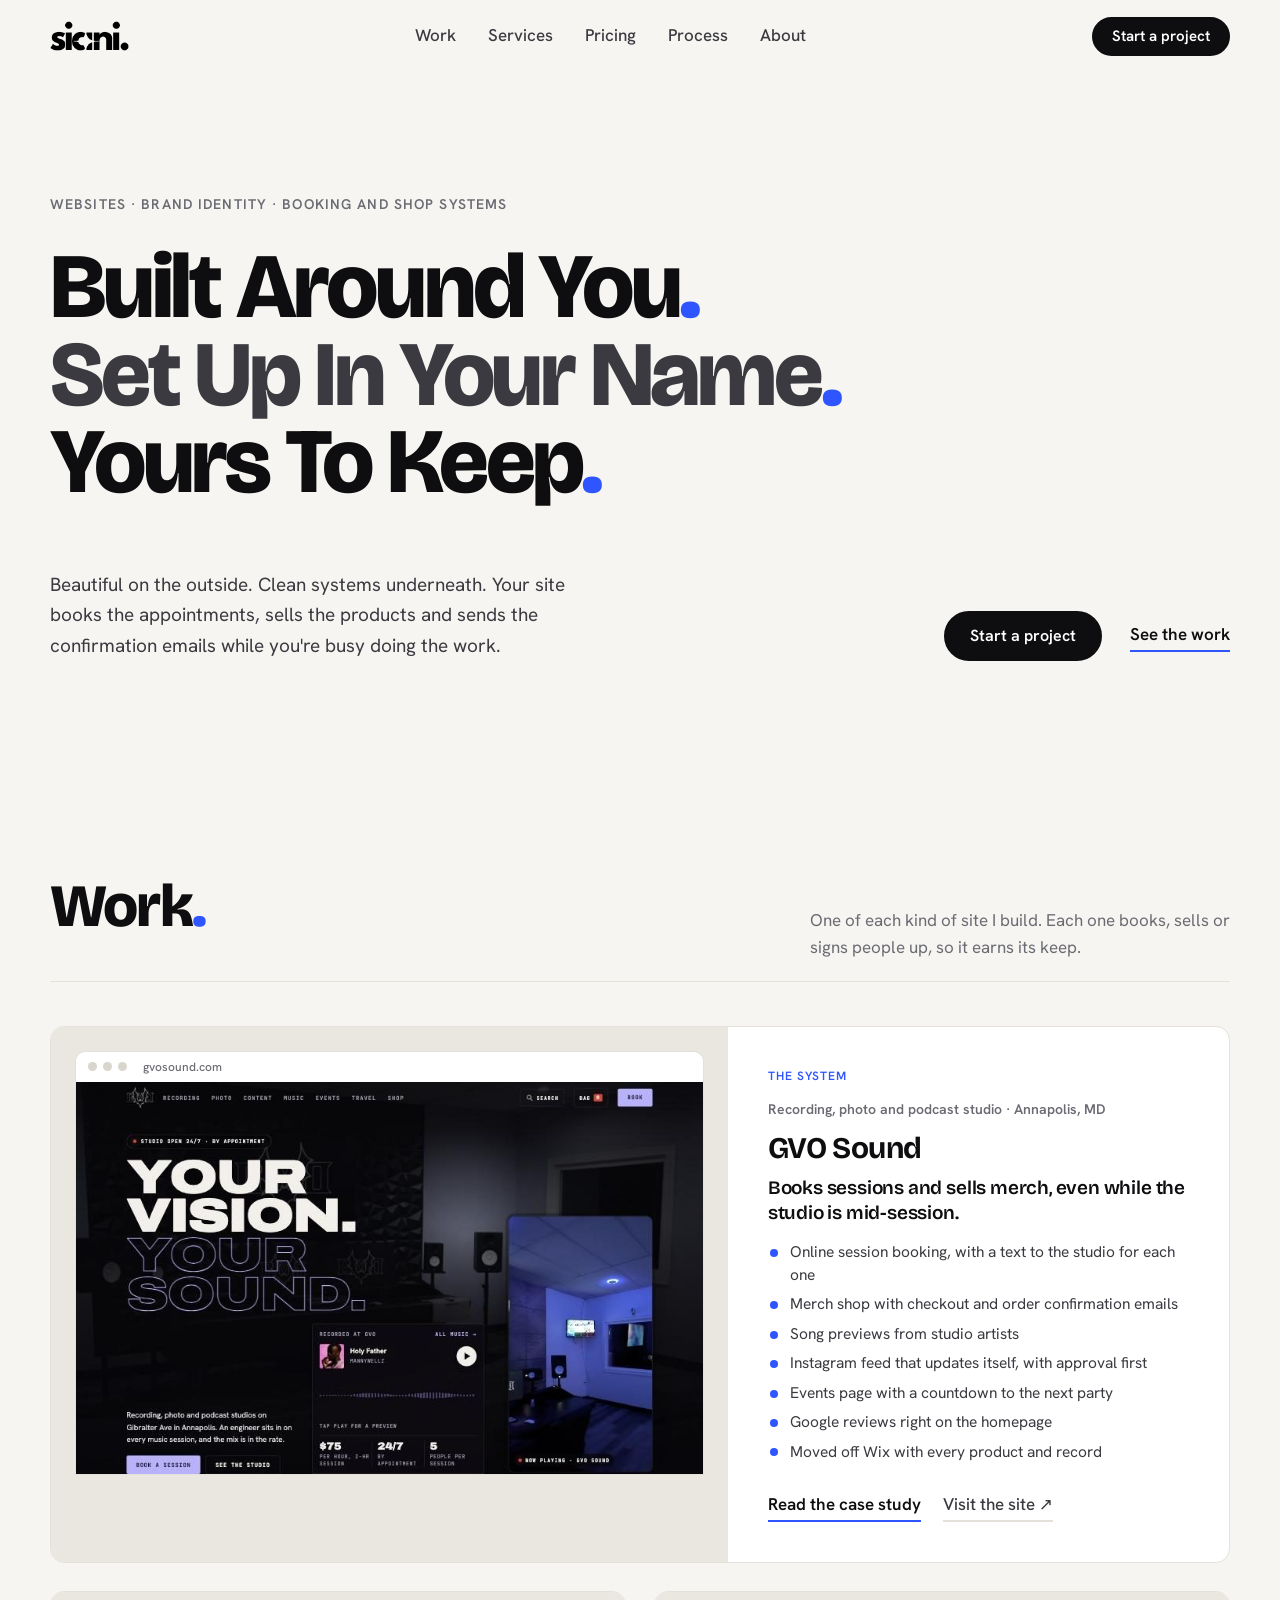
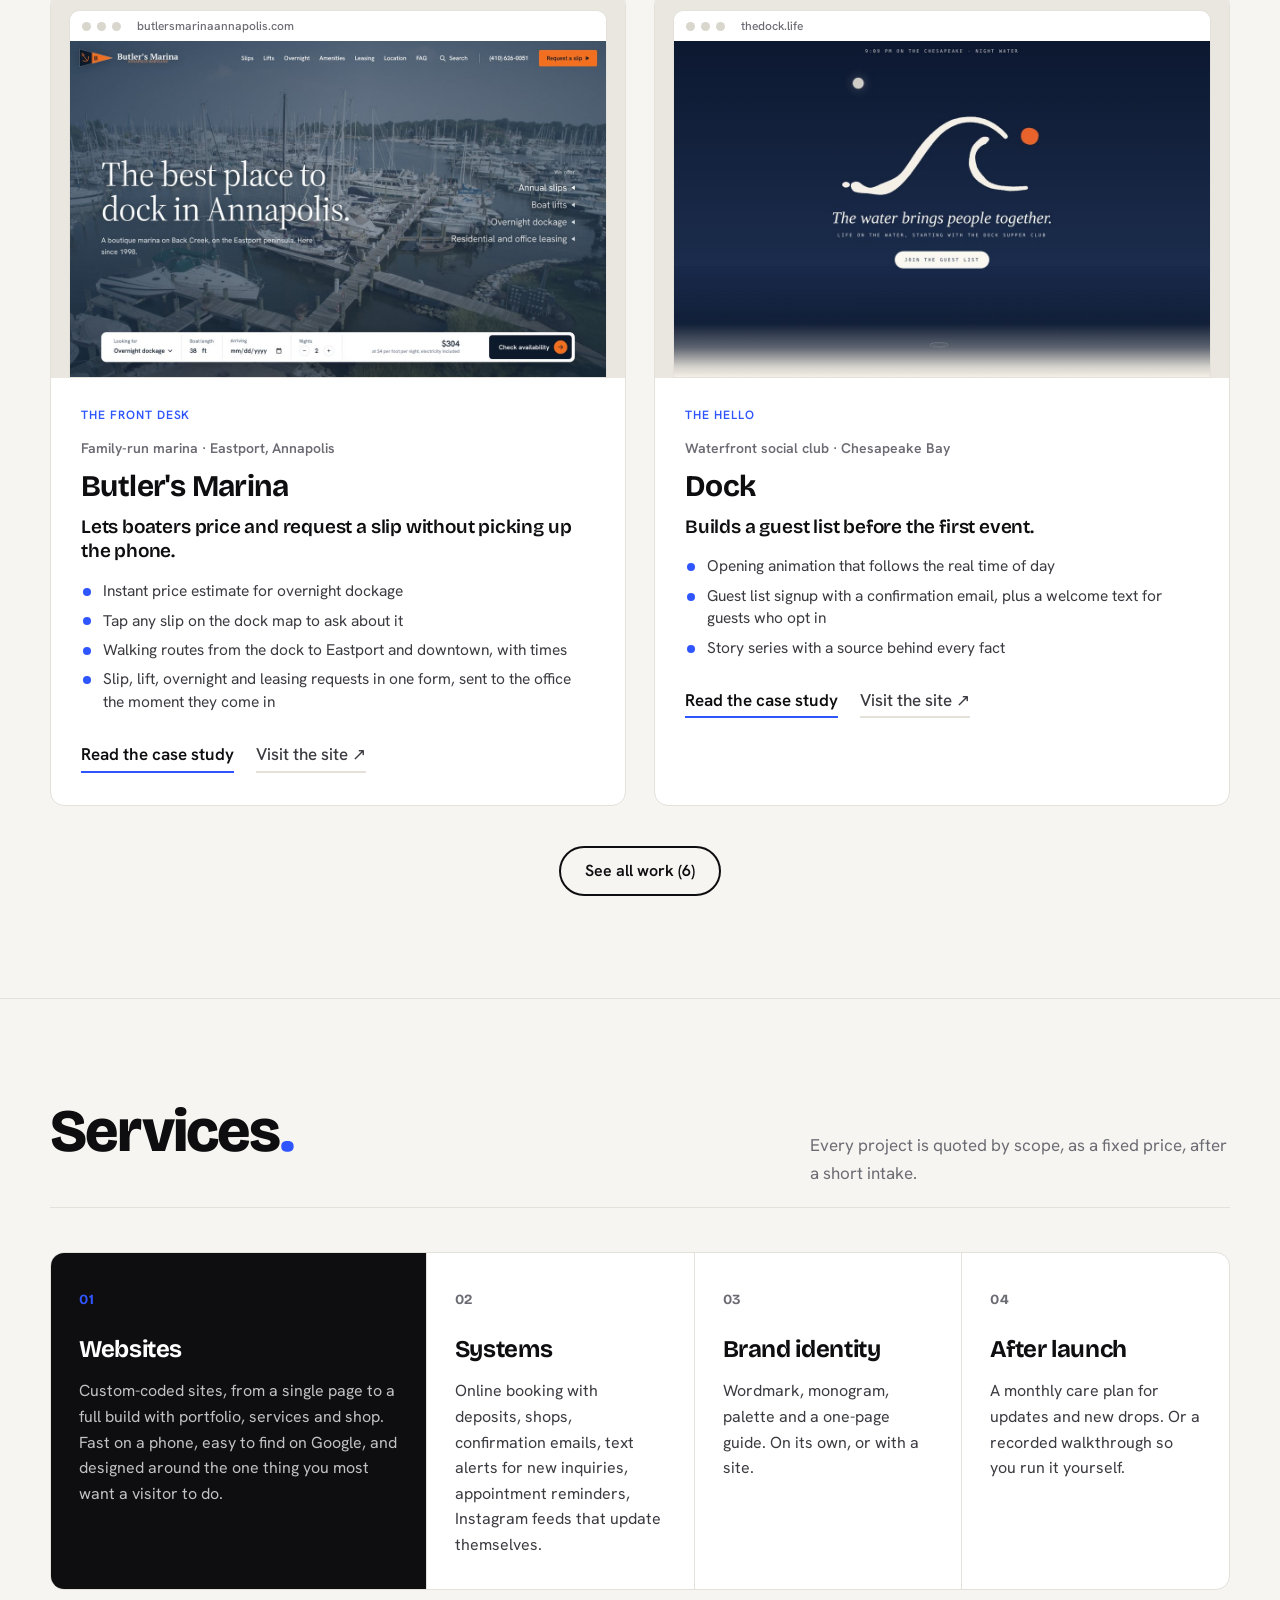
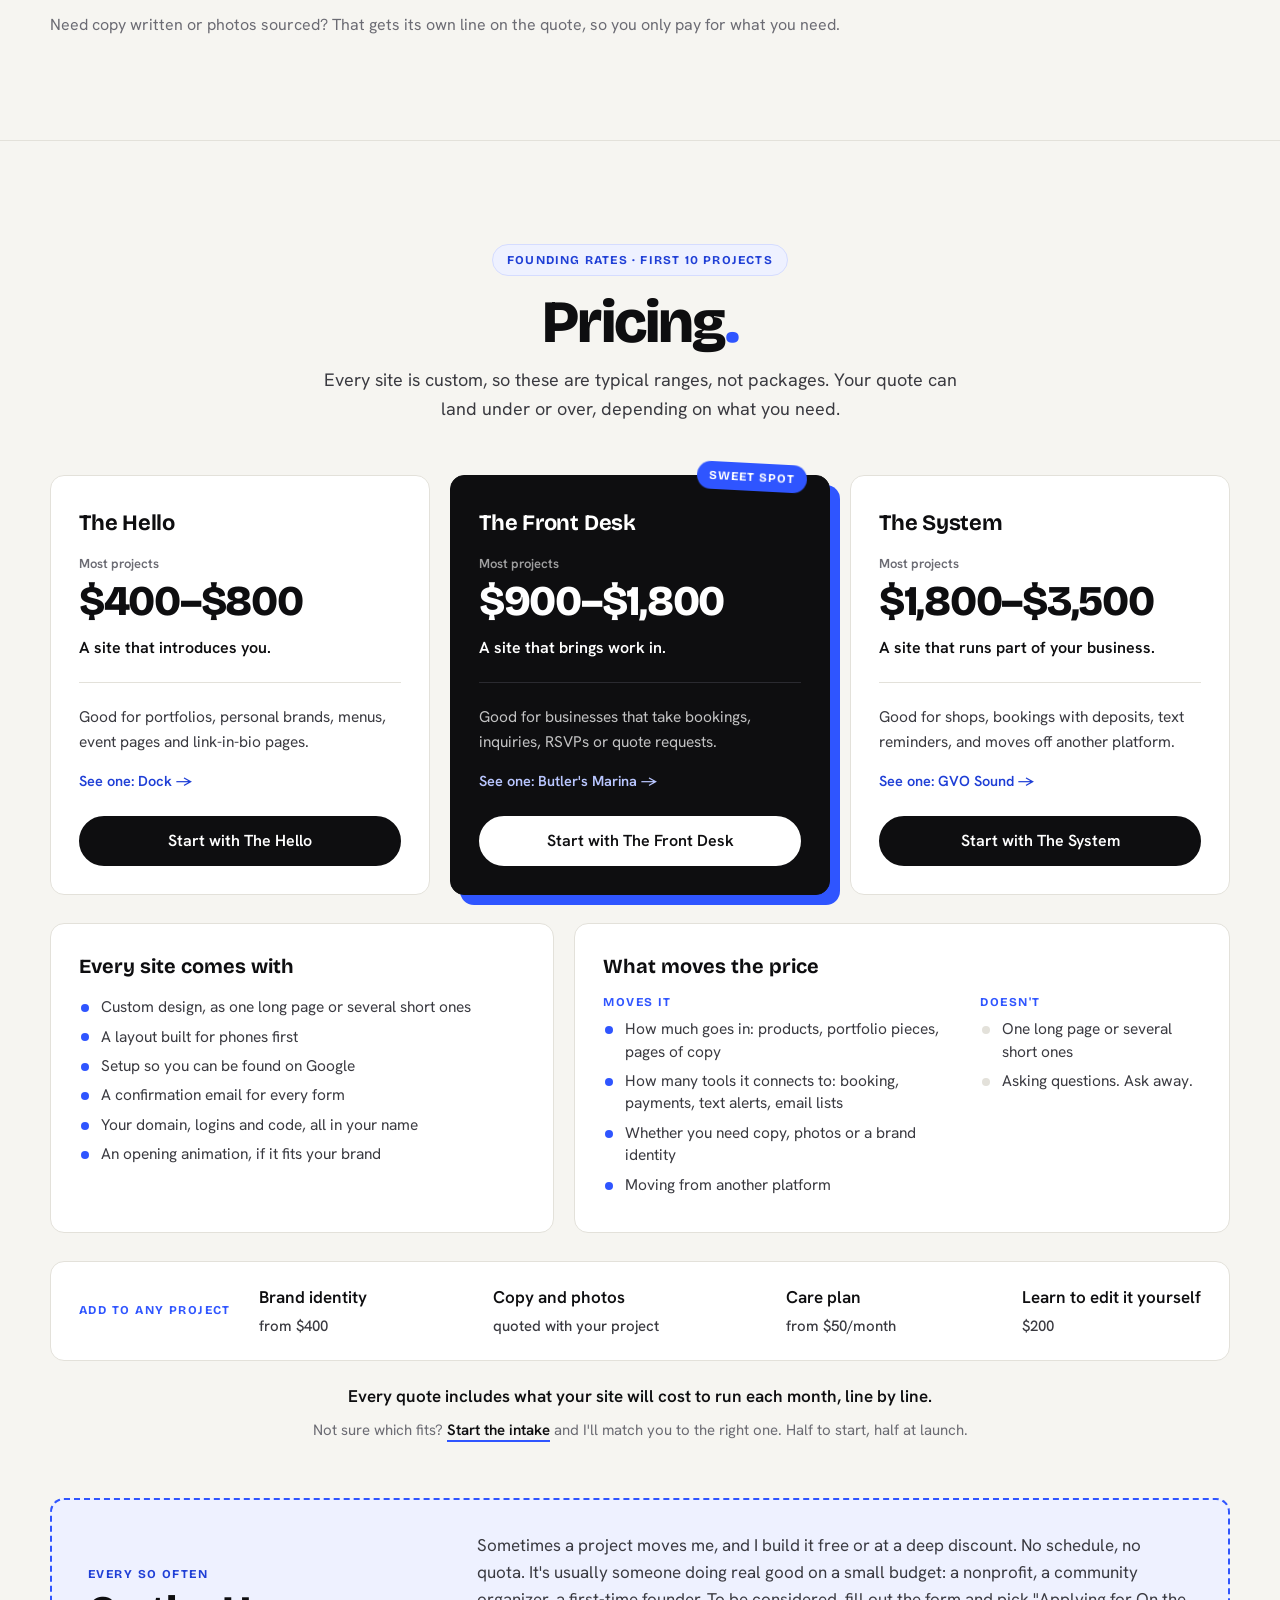
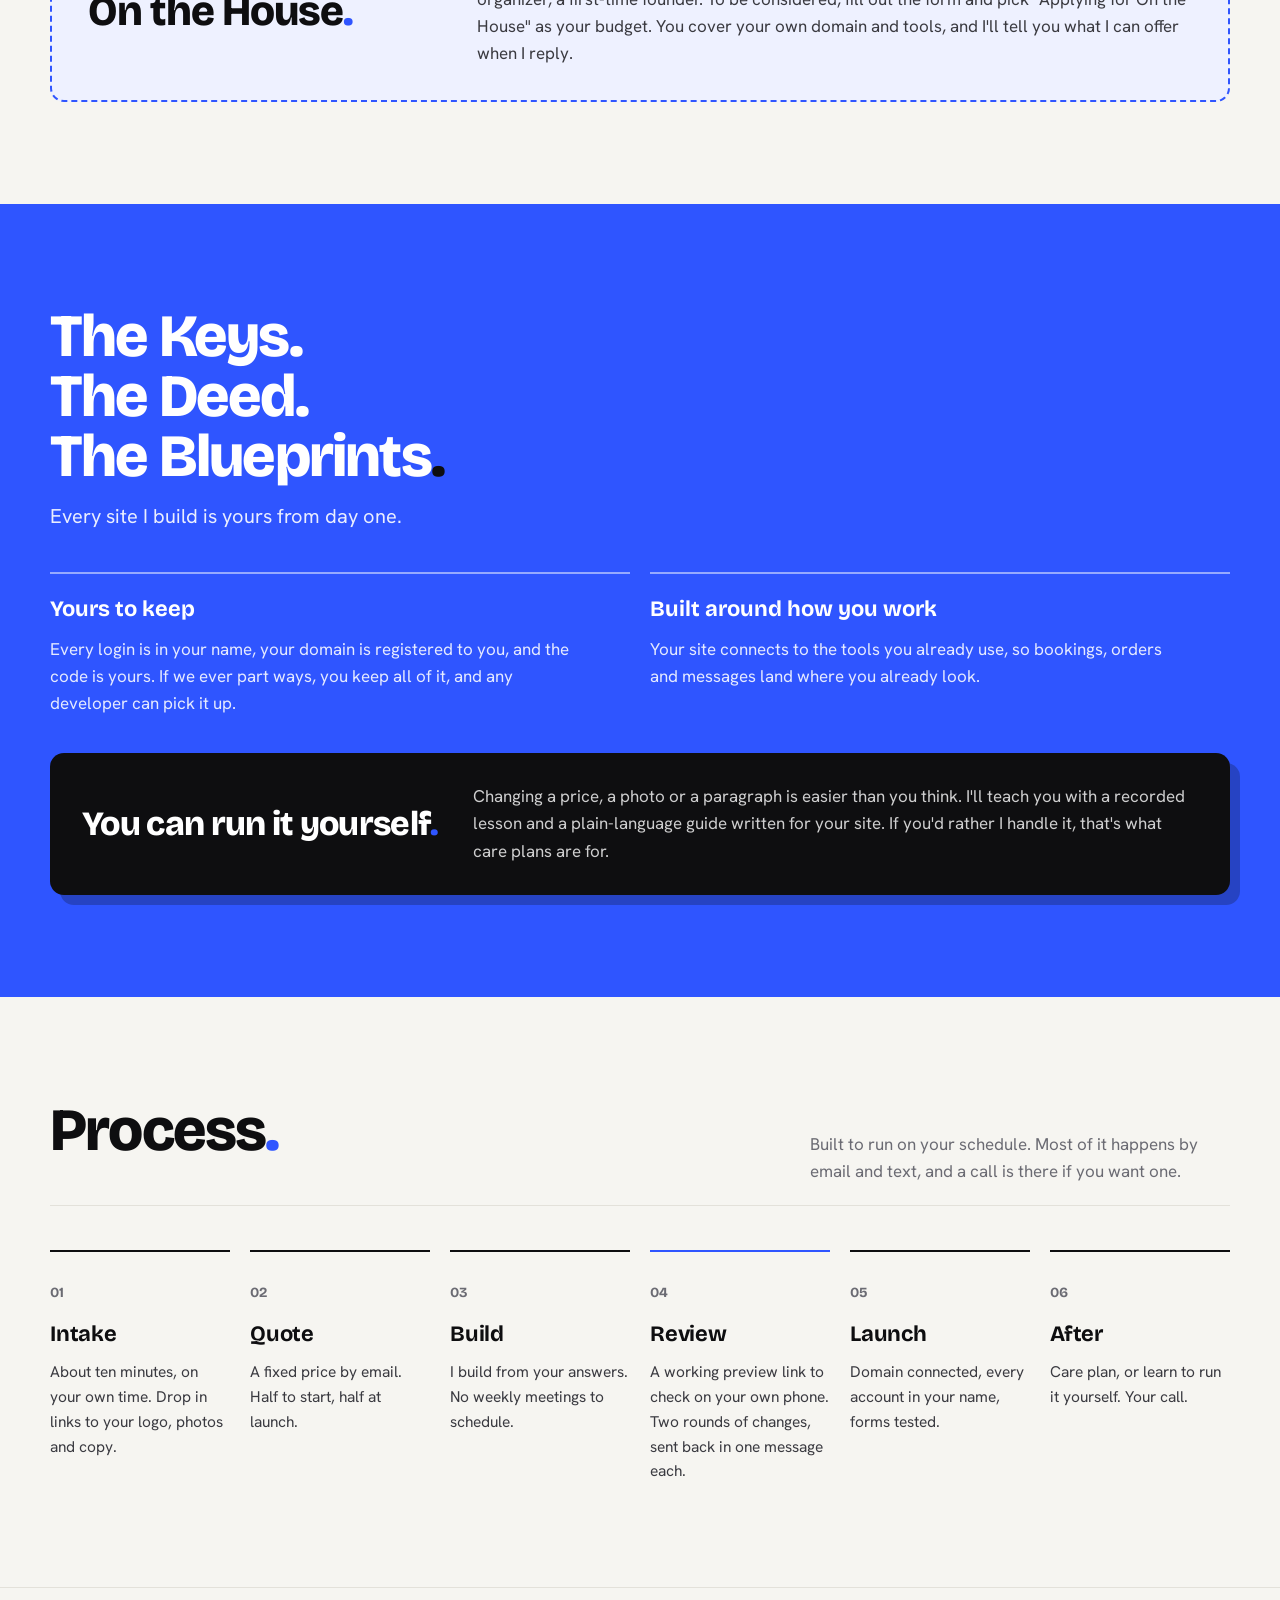
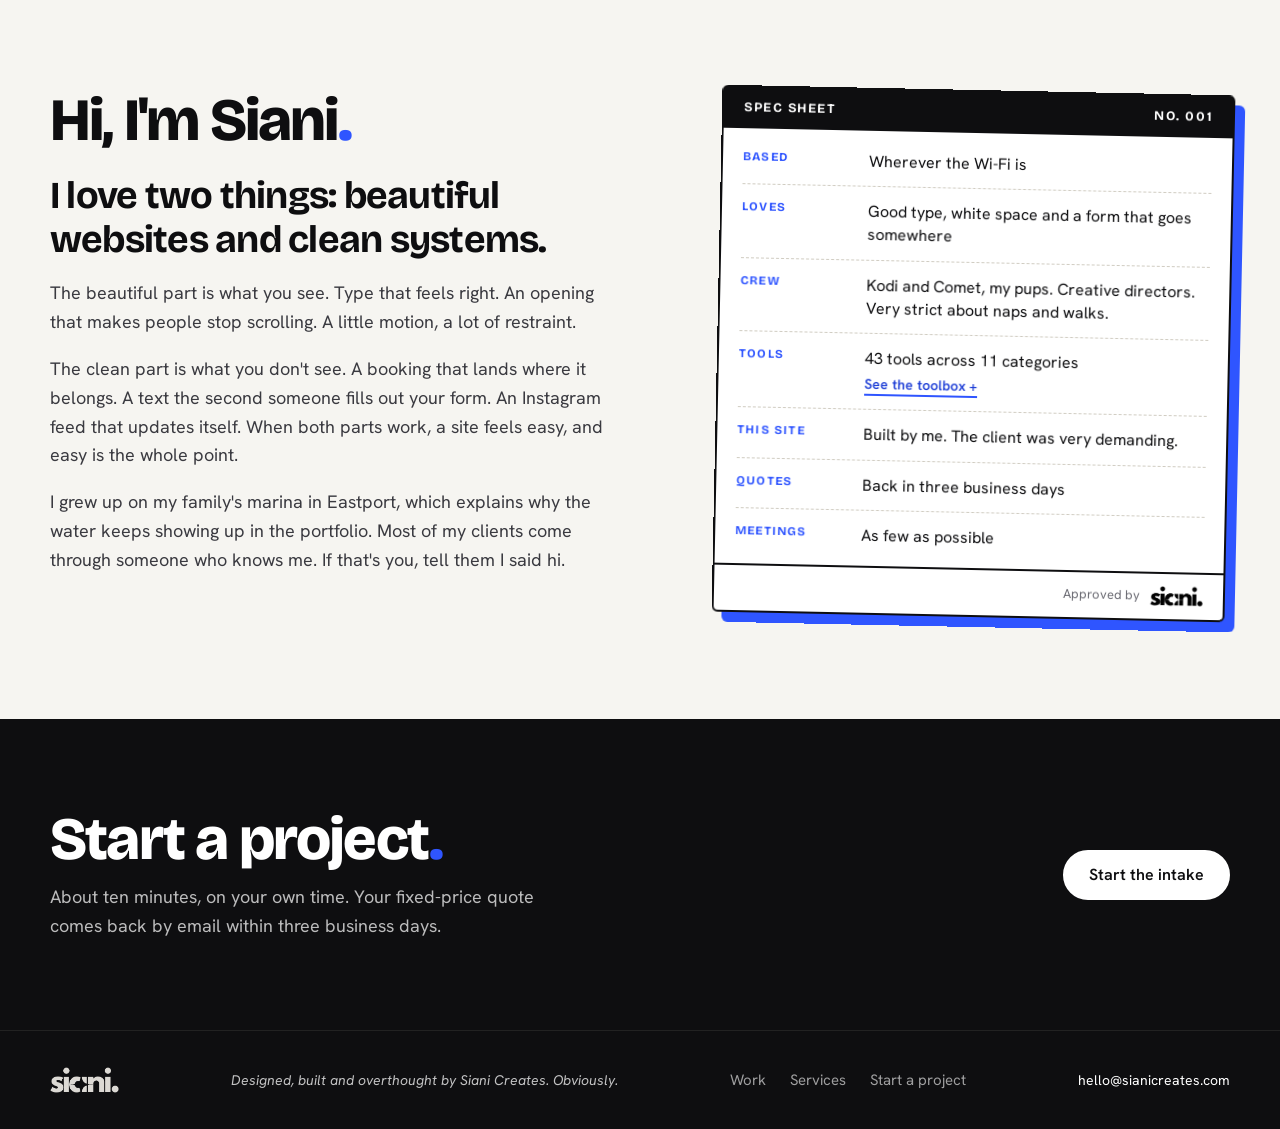
==== index.html @ 87636f16 "Butler's Marina is live: site link, updated case study, fresh screenshots Co-Authored-By: Claude Opu" ====
<!DOCTYPE html>
<html lang="en">
<head>
<meta charset="utf-8">
<meta name="viewport" content="width=device-width, initial-scale=1">
<title>Siani Creates | Custom websites, brand identity and booking systems</title>
<meta name="description" content="Siani Creates designs and builds custom websites, brand identities and booking, shop and form systems for small businesses and independent professionals. Every account is set up in your name.">
<meta property="og:type" content="website">
<meta property="og:site_name" content="Siani Creates">
<meta property="og:title" content="Siani Creates">
<meta property="og:description" content="Siani Creates designs and builds custom websites, brand identities and booking, shop and form systems for small businesses and independent professionals. Every account is set up in your name.">
<meta property="og:url" content="https://sianicreates.com/">
<meta property="og:image" content="https://sianicreates.com/assets/img/og.png">
<meta property="og:image:width" content="1200">
<meta property="og:image:height" content="630">
<meta property="og:image:alt" content="The Siani Creates S. mark">
<meta name="twitter:card" content="summary_large_image">
<meta name="twitter:image" content="https://sianicreates.com/assets/img/og.png">
<link rel="icon" href="favicon.ico" sizes="any">
<link rel="icon" type="image/png" sizes="32x32" href="assets/img/favicon-32.png">
<link rel="apple-touch-icon" href="assets/img/apple-touch-icon.png">
<link rel="preconnect" href="https://fonts.googleapis.com">
<link rel="preconnect" href="https://fonts.gstatic.com" crossorigin>
<link href="https://fonts.googleapis.com/css2?family=Bricolage+Grotesque:opsz,wght@12..96,500;12..96,700;12..96,800&family=Hanken+Grotesk:wght@400;500;600&display=swap" rel="stylesheet">
<link rel="stylesheet" href="styles.css?v=985a5df9">
</head>
<body>
<a class="skip" href="#main">Skip to content</a>

<header class="nav" id="top">
  <div class="wrap nav__in">
    <a class="nav__logo" href="#top" aria-label="Siani Creates, back to top"><img src="assets/img/siani-creates.png" alt="Siani Creates" width="96" height="36"></a>
    <nav class="nav__links" aria-label="Main">
      <a href="#work">Work</a>
      <a href="#services">Services</a>
      <a href="#pricing">Pricing</a>
      <a href="#process">Process</a>
      <a href="#about">About</a>
    </nav>
    <a class="btn btn--sm" href="start/">Start a project</a>
  </div>
</header>

<main id="main">

<section class="hero">
  <div class="wrap">
    <p class="eyebrow">Websites · Brand identity · Booking and shop systems</p>
    <h1 class="hero__title">
      <span class="line">Built Around You<i class="dot">.</i></span>
      <span class="line">Set Up In Your Name<i class="dot">.</i></span>
      <span class="line">Yours To Keep<i class="dot">.</i></span>
    </h1>
    <div class="hero__foot">
      <p class="hero__lede">Beautiful on the outside. Clean systems underneath. Your site books the appointments, sells the products and sends the confirmation emails while you're busy doing the work.</p>
      <div class="hero__ctas">
        <a class="btn" href="start/">Start a project</a>
        <a class="link" href="#work">See the work</a>
      </div>
    </div>
  </div>
</section>

<section class="work" id="work" aria-labelledby="work-h">
  <div class="wrap">
    <div class="sec-head">
      <h2 id="work-h">Work<i class="dot">.</i></h2>
      <p>One of each kind of site I build. Each one books, sells or signs people up, so it earns its keep.</p>
    </div>

    <div class="cards">
      <!-- work:featured:start -->
      <article class="card card--wide" data-type="the-system">
        <a class="card__shot" href="work/gvo/" tabindex="-1" aria-hidden="true">
          <span class="bar"><i></i><i></i><i></i><b>gvosound.com</b></span>
          <picture><source media="(max-width:760px)" srcset="assets/img/work/gvo-thumb.jpg" width="360" height="360"><img src="assets/img/work-gvo.jpg" alt="GVO Sound homepage: Your Vision. Your Sound." loading="lazy" width="1200" height="750"></picture>
        </a>
        <div class="card__body">
          <p class="card__type">The System</p>
          <p class="card__meta">Recording, photo and podcast studio · Annapolis, MD</p>
          <h3>GVO Sound</h3>
          <p class="card__lead">Books sessions and sells merch, even while the studio is mid-session.</p>
          <ul class="feats"><li>Online session booking, with a text to the studio for each one</li><li>Merch shop with checkout and order confirmation emails</li><li>Song previews from studio artists</li><li>Instagram feed that updates itself, with approval first</li><li>Events page with a countdown to the next party</li><li>Google reviews right on the homepage</li><li>Moved off Wix with every product and record</li></ul>
          <div class="card__links"><a class="link" href="work/gvo/">Read the case study</a><a class="link link--quiet" href="https://gvosound.com" target="_blank" rel="noopener">Visit the site ↗</a></div>
        </div>
      </article>

      <article class="card" data-type="the-front-desk">
        <a class="card__shot" href="work/butlers/" tabindex="-1" aria-hidden="true">
          <span class="bar"><i></i><i></i><i></i><b>butlersmarinaannapolis.com</b></span>
          <picture><source media="(max-width:760px)" srcset="assets/img/work/butlers-thumb.jpg" width="360" height="360"><img src="assets/img/work-butlers.jpg" alt="Butler&#x27;s Marina homepage: The best place to dock in Annapolis." loading="lazy" width="1200" height="750"></picture>
        </a>
        <div class="card__body">
          <p class="card__type">The Front Desk</p>
          <p class="card__meta">Family-run marina · Eastport, Annapolis</p>
          <h3>Butler&#x27;s Marina</h3>
          <p class="card__lead">Lets boaters price and request a slip without picking up the phone.</p>
          <ul class="feats"><li>Instant price estimate for overnight dockage</li><li>Tap any slip on the dock map to ask about it</li><li>Walking routes from the dock to Eastport and downtown, with times</li><li>Slip, lift, overnight and leasing requests in one form, sent to the office the moment they come in</li></ul>
          <div class="card__links"><a class="link" href="work/butlers/">Read the case study</a><a class="link link--quiet" href="https://butlersmarinaannapolis.com" target="_blank" rel="noopener">Visit the site ↗</a></div>
        </div>
      </article>

      <article class="card" data-type="the-hello">
        <a class="card__shot" href="work/dock/" tabindex="-1" aria-hidden="true">
          <span class="bar"><i></i><i></i><i></i><b>thedock.life</b></span>
          <picture><source media="(max-width:760px)" srcset="assets/img/work/dock-thumb.jpg" width="360" height="360"><img src="assets/img/work-dock.jpg" alt="Dock homepage: The water brings people together." loading="lazy" width="1200" height="750"></picture>
        </a>
        <div class="card__body">
          <p class="card__type">The Hello</p>
          <p class="card__meta">Waterfront social club · Chesapeake Bay</p>
          <h3>Dock</h3>
          <p class="card__lead">Builds a guest list before the first event.</p>
          <ul class="feats"><li>Opening animation that follows the real time of day</li><li>Guest list signup with a confirmation email, plus a welcome text for guests who opt in</li><li>Story series with a source behind every fact</li></ul>
          <div class="card__links"><a class="link" href="work/dock/">Read the case study</a><a class="link link--quiet" href="https://thedock.life" target="_blank" rel="noopener">Visit the site ↗</a></div>
        </div>
      </article>
      <!-- work:featured:end -->
    </div>
    <div class="work__more"><a class="btn btn--line work__all" href="work/">See all work (6)</a></div>
  </div>
</section>

<section class="services" id="services" aria-labelledby="svc-h">
  <div class="wrap">
    <div class="sec-head">
      <h2 id="svc-h">Services<i class="dot">.</i></h2>
      <p>Every project is quoted by scope, as a fixed price, after a short intake.</p>
    </div>
    <div class="svc" role="region" aria-label="Services, swipe or use arrow keys to see all four" tabindex="0">
      <div class="svc__item svc__item--lead">
        <span class="num">01</span>
        <h3>Websites</h3>
        <p>Custom-coded sites, from a single page to a full build with portfolio, services and shop. Fast on a phone, easy to find on Google, and designed around the one thing you most want a visitor to do.</p>
      </div>
      <div class="svc__item">
        <span class="num">02</span>
        <h3>Systems</h3>
        <p>Online booking with deposits, shops, confirmation emails, text alerts for new inquiries, appointment reminders, Instagram feeds that update themselves.</p>
      </div>
      <div class="svc__item">
        <span class="num">03</span>
        <h3>Brand identity</h3>
        <p>Wordmark, monogram, palette and a one-page guide. On its own, or with a site.</p>
      </div>
      <div class="svc__item">
        <span class="num">04</span>
        <h3>After launch</h3>
        <p>A monthly care plan for updates and new drops. Or a recorded walkthrough so you run it yourself.</p>
      </div>
    </div>
    <div class="swipe-dots" data-for="svc" aria-hidden="true"></div>
    <p class="svc__note">Need copy written or photos sourced? That gets its own line on the quote, so you only pay for what you need.</p>
  </div>
</section>

<section class="pricing" id="pricing" aria-labelledby="price-h">
  <div class="wrap">
    <div class="price-head">
      <p class="pill">Founding rates · first 10 projects</p>
      <h2 id="price-h">Pricing<i class="dot">.</i></h2>
      <p class="price-head__sub">Every site is custom, so these are typical ranges, not packages. Your quote can land under or over, depending on what you need.</p>
    </div>
    <div class="tiers">
      <article class="tier">
        <header class="tier__top">
          <h3>The Hello</h3>
          <p class="tier__label">Most projects</p><p class="tier__price">$400–$800</p>
          <p class="tier__line">A site that introduces you.</p>
        </header>
        <p class="tier__good">Good for portfolios, personal brands, menus, event pages and link-in-bio pages.</p>
        <a class="tier__ex" href="work/dock/">See one: Dock →</a>
        <a class="btn tier__cta" href="start/?tier=The%20Hello">Start with The Hello</a>
      </article>
      <article class="tier tier--feat"><span class="tier__flag">Sweet spot</span>
        <header class="tier__top">
          <h3>The Front Desk</h3>
          <p class="tier__label">Most projects</p><p class="tier__price">$900–$1,800</p>
          <p class="tier__line">A site that brings work in.</p>
        </header>
        <p class="tier__good">Good for businesses that take bookings, inquiries, RSVPs or quote requests.</p>
        <a class="tier__ex" href="work/butlers/">See one: Butler's Marina →</a>
        <a class="btn btn--light tier__cta" href="start/?tier=The%20Front%20Desk">Start with The Front Desk</a>
      </article>
      <article class="tier">
        <header class="tier__top">
          <h3>The System</h3>
          <p class="tier__label">Most projects</p><p class="tier__price">$1,800–$3,500</p>
          <p class="tier__line">A site that runs part of your business.</p>
        </header>
        <p class="tier__good">Good for shops, bookings with deposits, text reminders, and moves off another platform.</p>
        <a class="tier__ex" href="work/gvo/">See one: GVO Sound →</a>
        <a class="btn tier__cta" href="start/?tier=The%20System">Start with The System</a>
      </article>
    </div>

    <div class="price-info">
      <div class="baseline">
        <h3>Every site comes with</h3>
        <ul class="feats"><li>Custom design, as one long page or several short ones</li><li>A layout built for phones first</li><li>Setup so you can be found on Google</li><li>A confirmation email for every form</li><li>Your domain, logins and code, all in your name</li><li>An opening animation, if it fits your brand</li></ul>
      </div>
      <div class="moves">
        <h3>What moves the price</h3>
        <div class="moves__cols">
          <div><p class="moves__h">Moves it</p><ul class="feats"><li>How much goes in: products, portfolio pieces, pages of copy</li><li>How many tools it connects to: booking, payments, text alerts, email lists</li><li>Whether you need copy, photos or a brand identity</li><li>Moving from another platform</li></ul></div>
          <div><p class="moves__h">Doesn't</p><ul class="feats feats--muted"><li>One long page or several short ones</li><li>Asking questions. Ask away.</li></ul></div>
        </div>
      </div>
    </div>
    <div class="addons">
      <p class="addons__h">Add to any project</p>
      <div class="addons__row">
        <p><span>Brand identity</span><b>from $400</b></p>
        <p><span>Copy and photos</span><b>quoted with your project</b></p>
        <p><span>Care plan</span><b>from $50/month</b></p>
        <p><span>Learn to edit it yourself</span><b>$200</b></p>
      </div>
    </div>
    <p class="runcost">Every quote includes what your site will cost to run each month, line by line.</p>
    <p class="fine">Not sure which fits? <a href="start/?tier=Not%20sure%20yet">Start the intake</a> and I'll match you to the right one. Half to start, half at launch.</p>

    <div class="house">
      <div>
        <p class="house__tag">Every so often</p>
        <h3>On the House<i class="dot">.</i></h3>
      </div>
      <p>Sometimes a project moves me, and I build it free or at a deep discount. No schedule, no quota. It's usually someone doing real good on a small budget: a nonprofit, a community organizer, a first-time founder. To be considered, fill out the form and pick "Applying for On the House" as your budget. You cover your own domain and tools, and I'll tell you what I can offer when I reply.</p>
    </div>
  </div>
</section>

<section class="own" aria-labelledby="own-h">
  <div class="wrap">
    <div class="own__head">
      <h2 id="own-h"><span>The Keys.</span> <span>The Deed.</span> <span>The Blueprints<i class="dot">.</i></span></h2>
      <p>Every site I build is yours from day one.</p>
    </div>
    <div class="own__cols">
      <div><h3>Yours to keep</h3><p>Every login is in your name, your domain is registered to you, and the code is yours. If we ever part ways, you keep all of it, and any developer can pick it up.</p></div>
      <div><h3>Built around how you work</h3><p>Your site connects to the tools you already use, so bookings, orders and messages land where you already look.</p></div>
    </div>
    <div class="own__run">
      <h3>You can run it yourself<i class="dot">.</i></h3>
      <p>Changing a price, a photo or a paragraph is easier than you think. I'll teach you with a recorded lesson and a plain-language guide written for your site. If you'd rather I handle it, that's what care plans are for.</p>
    </div>
  </div>
</section>

<section class="process" id="process" aria-labelledby="proc-h">
  <div class="wrap">
    <div class="sec-head">
      <h2 id="proc-h">Process<i class="dot">.</i></h2>
      <p>Built to run on your schedule. Most of it happens by email and text, and a call is there if you want one.</p>
    </div>
    <ol class="steps">
      <li><span>01</span><h3>Intake</h3><p>About ten minutes, on your own time. Drop in links to your logo, photos and copy.</p></li>
      <li><span>02</span><h3>Quote</h3><p>A fixed price by email. Half to start, half at launch.</p></li>
      <li><span>03</span><h3>Build</h3><p>I build from your answers. No weekly meetings to schedule.</p></li>
      <li><span>04</span><h3>Review</h3><p>A working preview link to check on your own phone. Two rounds of changes, sent back in one message each.</p></li>
      <li><span>05</span><h3>Launch</h3><p>Domain connected, every account in your name, forms tested.</p></li>
      <li><span>06</span><h3>After</h3><p>Care plan, or learn to run it yourself. Your call.</p></li>
    </ol>
  </div>
</section>

<section class="about" id="about" aria-labelledby="about-h">
  <div class="wrap about__in">
    <div class="about__copy">
      <h2 id="about-h">Hi, I'm Siani<i class="dot">.</i></h2>
      <p class="about__big">I love two things: beautiful websites and clean systems.</p>
      <p>The beautiful part is what you see. Type that feels right. An opening that makes people stop scrolling. A little motion, a lot of restraint.</p>
      <p>The clean part is what you don't see. A booking that lands where it belongs. A text the second someone fills out your form. An Instagram feed that updates itself. When both parts work, a site feels easy, and easy is the whole point.</p>
      <p>I grew up on my family's marina in Eastport, which explains why the water keeps showing up in the portfolio. Most of my clients come through someone who knows me. If that's you, tell them I said hi.</p>
    </div>
    <div class="spec" aria-label="Spec sheet">
      <div class="spec__head"><span>Spec sheet</span><span>No. 001</span></div>
      <dl>
        <div><dt>Based</dt><dd>Wherever the Wi-Fi is</dd></div>
        <div><dt>Loves</dt><dd>Good type, white space and a form that goes somewhere</dd></div>
        <div><dt>Crew</dt><dd>Kodi and Comet, my pups. Creative directors. Very strict about naps and walks.</dd></div>
        <div><dt>Tools</dt><dd class="toolbox"><details class="toolbox__all"><summary><span>43 tools across 11 categories</span><em>See the toolbox</em></summary><div class="toolbox__groups"><details><summary><span>Build and hosting</span><b>5</b></summary><ul><li>GitHub</li><li>Cloudflare Pages</li><li>Cloudflare Workers</li><li>Webflow</li><li>Claude</li></ul></details><details><summary><span>Domains and email</span><b>5</b></summary><ul><li>Cloudflare DNS</li><li>Porkbun</li><li>Google Workspace</li><li>Cloudflare Email Routing</li><li>Resend</li></ul></details><details><summary><span>Booking and scheduling</span><b>4</b></summary><ul><li>Calendly</li><li>Acuity Scheduling</li><li>Cal.com</li><li>Square Appointments</li></ul></details><details><summary><span>Payments and shops</span><b>4</b></summary><ul><li>Square</li><li>Shopify</li><li>Stripe</li><li>PayPal</li></ul></details><details><summary><span>Forms and data</span><b>4</b></summary><ul><li>Airtable</li><li>Google Sheets</li><li>Typeform</li><li>Notion</li></ul></details><details><summary><span>Email marketing</span><b>4</b></summary><ul><li>Klaviyo</li><li>Mailchimp</li><li>Kit</li><li>Beehiiv</li></ul></details><details><summary><span>Texts and alerts</span><b>2</b></summary><ul><li>Twilio</li><li>Bird</li></ul></details><details><summary><span>Automation</span><b>3</b></summary><ul><li>Zapier</li><li>Make</li><li>Airtable Automations</li></ul></details><details><summary><span>Social and live content</span><b>6</b></summary><ul><li>Instagram</li><li>TikTok</li><li>YouTube</li><li>Spotify</li><li>Google reviews</li><li>NOAA tides and weather</li></ul></details><details><summary><span>Analytics and search</span><b>4</b></summary><ul><li>Google Analytics</li><li>Google Search Console</li><li>Google Business Profile</li><li>Cloudflare Web Analytics</li></ul></details><details><summary><span>Design</span><b>2</b></summary><ul><li>Canva</li><li>Figma</li></ul></details></div></details></dd></div>
        <div><dt>This site</dt><dd>Built by me. The client was very demanding.</dd></div>
        <div><dt>Quotes</dt><dd>Back in three business days</dd></div>
        <div><dt>Meetings</dt><dd>As few as possible</dd></div>
      </dl>
      <div class="spec__foot"><span>Approved by</span><img src="assets/img/siani-creates.png" alt="Siani Creates" width="64" height="24"></div>
    </div>
  </div>
</section>

<section class="start-band" id="start" aria-labelledby="start-h">
  <div class="wrap start-band__in">
    <div>
      <h2 id="start-h">Start a project<i class="dot">.</i></h2>
      <p>About ten minutes, on your own time. Your fixed-price quote comes back by email within three business days.</p>
    </div>
    <a class="btn btn--light" href="start/">Start the intake</a>
  </div>
</section>

</main>

<footer class="foot">
  <div class="wrap foot__in">
    <img src="assets/img/siani-creates.png" alt="Siani Creates" width="80" height="30">
    <p class="foot__credit">Designed, built and overthought by Siani Creates. Obviously.</p>
    <nav class="foot__links" aria-label="Footer"><a href="#work">Work</a><a href="#services">Services</a><a href="start/">Start a project</a></nav>
    <p class="foot__small"><a href="mailto:hello@sianicreates.com">hello@sianicreates.com</a></p>
  </div>
</footer>

<script src="script.js?v=985a5df9"></script>
</body>
</html>
---- styles.css ----
:root{
  --ink:#0E0E10;
  --ink-2:#3A3A40;
  --mute:#6B6B73;
  --paper:#F6F5F1;
  --card:#FFFFFF;
  --line:#E3E1DA;
  --blue:#2F55FF;
  --blue-ink:#1F3FD6;
  --display:"Bricolage Grotesque",system-ui,sans-serif;
  --body:"Hanken Grotesk",system-ui,sans-serif;
  --r:14px;
}
[hidden]{display:none!important}
*{box-sizing:border-box;margin:0;padding:0}
html{scroll-behavior:smooth;scroll-padding-top:84px}
@media (prefers-reduced-motion:reduce){html{scroll-behavior:auto}*{animation:none!important;transition:none!important}}
body{font-family:var(--body);font-size:17px;line-height:1.6;color:var(--ink);background:var(--paper);-webkit-font-smoothing:antialiased}
img{display:block;max-width:100%;height:auto}
a{color:inherit}
.wrap{width:min(1180px,100% - 48px);margin-inline:auto}
.skip{position:absolute;left:-999px;top:8px;background:var(--ink);color:#fff;padding:8px 14px;border-radius:8px;z-index:99}
.skip:focus{left:8px}
:focus-visible{outline:3px solid var(--blue);outline-offset:3px;border-radius:6px}
.dot{font-style:normal;color:var(--blue)}

/* buttons */
.btn{display:inline-flex;align-items:center;gap:8px;font:600 16px/1 var(--body);padding:15px 24px;border-radius:999px;border:2px solid var(--ink);background:var(--ink);color:#fff;text-decoration:none;cursor:pointer;transition:background .2s,border-color .2s,transform .2s}
.btn:hover{background:var(--blue);border-color:var(--blue);transform:translateY(-1px)}
.btn--sm{padding:10px 18px;font-size:15px}
.btn--light{background:#fff;color:var(--ink);border-color:#fff}
.btn--light:hover{background:var(--blue);border-color:var(--blue);color:#fff}
.btn--ghost{background:transparent;color:#fff;border-color:rgba(255,255,255,.35)}
.btn--ghost:hover{background:rgba(255,255,255,.08);border-color:#fff}
.link{font-weight:600;text-decoration:none;border-bottom:2px solid var(--blue);padding-bottom:2px;transition:color .2s}
.link:hover{color:var(--blue)}

/* nav */
.nav{position:sticky;top:0;z-index:20;background:rgba(246,245,241,.86);backdrop-filter:blur(12px);-webkit-backdrop-filter:blur(12px);border-bottom:1px solid transparent;transition:border-color .2s}
.nav.is-scrolled{border-bottom-color:var(--line)}
.nav__in{display:flex;align-items:center;justify-content:space-between;height:72px;gap:24px}
.nav__logo img{height:30px;width:auto;filter:brightness(0)}
.nav__links{display:flex;gap:32px}
.nav__links a{text-decoration:none;font-weight:500;color:var(--ink-2)}
.nav__links a:hover{color:var(--blue)}
@media (max-width:760px){.nav__links{display:none}}

/* hero */
.hero{padding:clamp(56px,10vw,120px) 0 clamp(64px,9vw,112px)}
.eyebrow{font-weight:600;font-size:14px;letter-spacing:.08em;text-transform:uppercase;color:var(--mute);margin-bottom:28px}
.hero__title{font-family:var(--display);font-weight:800;font-size:clamp(40px,7.2vw,104px);line-height:.95;letter-spacing:-.035em}
.hero__title .line{display:block;opacity:0;transform:translateY(24px);animation:rise .8s cubic-bezier(.2,.7,.2,1) forwards}
.hero__title .line:nth-child(2){animation-delay:.14s;color:var(--ink-2)}
.hero__title .line:nth-child(3){animation-delay:.28s}
@keyframes rise{to{opacity:1;transform:none}}
.hero__foot{display:flex;justify-content:space-between;align-items:flex-end;gap:40px;margin-top:clamp(36px,5vw,64px);flex-wrap:wrap}
.hero__lede{max-width:560px;font-size:19px;color:var(--ink-2)}
.hero__ctas{display:flex;align-items:center;gap:28px}

/* section heads */
.sec-head{display:flex;justify-content:space-between;align-items:baseline;gap:24px;flex-wrap:wrap;margin-bottom:44px;padding-bottom:20px;border-bottom:1px solid var(--line)}
.sec-head h2,.sec-head h1,.own h2,.about h2{font-family:var(--display);font-weight:800;font-size:clamp(36px,5vw,60px);line-height:1;letter-spacing:-.03em}
.sec-head p{color:var(--mute);max-width:420px}
.sec-head--light{border-bottom-color:rgba(255,255,255,.14)}
.sec-head--light p{color:rgba(255,255,255,.65)}

/* work */
.work{padding:clamp(64px,8vw,112px) 0}
.cards{display:grid;grid-template-columns:1fr 1fr;gap:28px}
.card{background:var(--card);border:1px solid var(--line);border-radius:var(--r);overflow:hidden;display:flex;flex-direction:column;transition:transform .3s,box-shadow .3s}
.card:hover{transform:translateY(-4px);box-shadow:0 18px 40px -18px rgba(14,14,16,.25)}
.card--wide{grid-column:1/-1;display:grid;grid-template-columns:1.35fr 1fr}
.card--flip .card__shot{order:2}
.card__shot{display:block;background:#E9E7E0;padding:18px 18px 0;text-decoration:none;overflow:hidden}
.card--wide .card__shot{padding:24px 24px 0}
.bar{display:flex;align-items:center;gap:6px;background:#fff;border-radius:10px 10px 0 0;padding:9px 12px;border:1px solid var(--line);border-bottom:0}
.bar i{width:9px;height:9px;border-radius:50%;background:#D9D6CD}
.bar b{font:500 12px/1 var(--body);color:var(--mute);margin-left:10px}
.card__shot img{width:100%;aspect-ratio:16/10;object-fit:cover;object-position:top;border:1px solid var(--line);border-top:0;transition:transform .6s cubic-bezier(.2,.7,.2,1)}
.card:hover .card__shot img{transform:scale(1.015)}
.card__body{padding:28px 30px 32px;display:flex;flex-direction:column;gap:12px}
.card--wide .card__body{padding:40px;justify-content:center}
.card__meta{font-size:14px;font-weight:600;color:var(--mute)}
.card h3{font-family:var(--display);font-weight:700;font-size:30px;line-height:1.05;letter-spacing:-.02em}
.card p:not(.card__meta){color:var(--ink-2)}
.card__lead{font-family:var(--display);font-weight:600;font-size:19px;line-height:1.3;color:var(--ink)!important;letter-spacing:-.01em}
.feats{list-style:none;display:flex;flex-direction:column;gap:7px;margin:4px 0 10px}
.feats li{position:relative;padding-left:22px;font-size:15.5px;color:var(--ink-2);line-height:1.45}
.feats li::before{content:"";position:absolute;left:2px;top:.5em;width:8px;height:8px;border-radius:50%;background:var(--blue)}
.tags{display:flex;flex-wrap:wrap;gap:8px;list-style:none;margin:4px 0 8px}
.tags li{font-size:13px;font-weight:600;padding:5px 11px;border-radius:999px;background:#EEF1FF;color:var(--blue-ink)}
.card .link{align-self:flex-start}
.soon{align-self:flex-start;font-size:14px;font-weight:600;color:var(--mute);display:inline-flex;align-items:center;gap:8px}
.soon::before{content:"";width:8px;height:8px;border-radius:50%;background:var(--blue);animation:pulse 1.8s infinite}
@keyframes pulse{50%{opacity:.3}}
@media (max-width:900px){.cards{grid-template-columns:1fr}.card--wide{grid-template-columns:1fr}.card--flip .card__shot{order:0}.card--wide .card__body{padding:28px 30px 32px}}

/* services */
.services{padding:clamp(64px,8vw,112px) 0;border-top:1px solid var(--line)}
.svc{display:grid;grid-template-columns:1.4fr 1fr 1fr 1fr;gap:0;border:1px solid var(--line);border-radius:var(--r);background:var(--card);overflow:hidden}
.svc__item{padding:32px 28px;border-left:1px solid var(--line)}
.svc__item:first-child{border-left:0}
.svc__item--lead{background:var(--ink);color:#fff}
.svc__item--lead p{color:rgba(255,255,255,.75)!important}
.svc__item--lead .num{color:var(--blue);opacity:1}
.num{font:700 14px/1 var(--display);color:var(--mute);letter-spacing:.04em}
.svc h3{font-family:var(--display);font-weight:700;font-size:24px;letter-spacing:-.015em;margin:18px 0 10px}
.svc p{color:var(--ink-2);font-size:16px}
.svc__note{margin-top:22px;color:var(--mute);font-size:16px}
@media (max-width:980px){.svc{grid-template-columns:1fr 1fr}.svc__item:nth-child(3){border-left:0}.svc__item:nth-child(n+3){border-top:1px solid var(--line)}}
@media (max-width:560px){.svc{grid-template-columns:1fr}.svc__item{border-left:0!important}.svc__item+.svc__item{border-top:1px solid var(--line)}}

/* pricing */
.pricing{padding:clamp(64px,8vw,112px) 0;border-top:1px solid var(--line)}
.price-head{text-align:center;max-width:640px;margin:0 auto 52px}
.price-head h2{font-family:var(--display);font-weight:800;font-size:clamp(36px,5vw,60px);line-height:1;letter-spacing:-.03em;margin:16px 0 14px}
.price-head__sub{font-size:18px;color:var(--ink-2)}
.pill{display:inline-block;font:700 12px/1 var(--display);letter-spacing:.1em;text-transform:uppercase;color:var(--blue-ink);background:#EEF1FF;border:1px solid #D5DCFF;padding:9px 14px;border-radius:999px}
.tiers{display:grid;grid-template-columns:repeat(3,1fr);gap:20px;align-items:stretch}
.tier{position:relative;background:var(--card);border:1px solid var(--line);border-radius:var(--r);padding:30px 28px 28px;display:flex;flex-direction:column}
.tier__top{padding-bottom:22px;margin-bottom:22px;border-bottom:1px solid var(--line)}
.tier h3{font-family:var(--display);font-weight:700;font-size:22px;letter-spacing:-.01em}
.tier__label{font-size:13px;font-weight:600;color:var(--mute);margin-top:12px}
.tier--feat .tier__label{color:rgba(255,255,255,.6)}
.tier__price{font-family:var(--display);font-weight:800;font-size:clamp(34px,3.3vw,44px);line-height:1;letter-spacing:-.03em;margin:6px 0 12px;white-space:nowrap}
.tier__price span{font:600 15px/1 var(--body);letter-spacing:0;color:var(--mute);vertical-align:middle;margin-right:2px}
.tier__best{font-size:15.5px;color:var(--ink-2);min-height:2.9em}
.tier__plus{font-size:14px;font-weight:700;color:var(--ink);margin-bottom:10px}
.tier .feats{flex:1;margin:0 0 26px}
.tier__cta{justify-content:center;width:100%}
.tier--feat{background:var(--ink);color:#fff;border-color:var(--ink);box-shadow:10px 10px 0 var(--blue)}
.tier--feat .tier__top{border-bottom-color:#2A2A30}
.tier--feat .tier__best,.tier--feat .tier__price span,.tier--feat .feats li{color:rgba(255,255,255,.75)}
.tier--feat .tier__plus{color:#fff}
.tier__flag{position:absolute;top:-13px;right:22px;background:var(--blue);color:#fff;font:700 12px/1 var(--display);letter-spacing:.08em;text-transform:uppercase;padding:8px 12px;border-radius:999px;transform:rotate(3deg)}
.addons{margin-top:28px;background:var(--card);border:1px solid var(--line);border-radius:var(--r);padding:22px 28px;display:flex;align-items:center;gap:28px;flex-wrap:wrap}
.addons__h{font:700 12px/1.3 var(--display);letter-spacing:.12em;text-transform:uppercase;color:var(--blue);flex:0 0 auto}
.addons__row{display:flex;flex:1;justify-content:space-between;gap:20px;flex-wrap:wrap}
.addons__row p{display:flex;flex-direction:column;gap:2px}
.addons__row span{font-weight:600;color:var(--ink)}
.addons__row b{font-weight:500;color:var(--ink-2);font-size:15px}
.runcost{margin-top:22px;text-align:center;font-weight:600;color:var(--ink)}
.fine{margin-top:8px;text-align:center;font-size:15px;color:var(--mute)}
.fine a{color:var(--ink);font-weight:600;text-decoration:none;border-bottom:2px solid var(--blue)}
.house{margin-top:56px;display:grid;grid-template-columns:1fr 2fr;gap:32px;align-items:center;border:2px dashed var(--blue);border-radius:var(--r);padding:32px 36px;background:#EEF1FF}
.house h3{font-family:var(--display);font-weight:800;font-size:clamp(30px,3.4vw,42px);letter-spacing:-.025em;line-height:1}
.house__tag{font:700 12px/1 var(--display);letter-spacing:.12em;text-transform:uppercase;color:var(--blue-ink);margin-bottom:10px}
.house p:not(.house__tag){color:var(--ink-2);font-size:17px}
@media (max-width:960px){.tiers{grid-template-columns:1fr;max-width:520px;margin:0 auto}.tier__best{min-height:0}.addons{flex-direction:column;align-items:flex-start;gap:14px}.addons__row{flex-direction:column;gap:12px}.house{grid-template-columns:1fr;gap:12px;padding:26px}}

/* ownership band */
.own{background:var(--blue);color:#fff;padding:clamp(64px,8vw,104px) 0}
.own .dot{color:var(--ink)}
.own__head{max-width:820px;margin-bottom:40px}
.own h2{font-family:var(--display);font-weight:800;font-size:clamp(36px,5vw,60px);line-height:1;letter-spacing:-.03em;margin-bottom:14px}
.own__head p{font-size:20px;color:rgba(255,255,255,.9)}
.own__cols{display:grid;grid-template-columns:1fr 1fr;gap:20px}
.own__cols div{border-top:2px solid rgba(255,255,255,.5);padding-top:18px}
.own h3{font-family:var(--display);font-weight:700;font-size:22px;margin-bottom:8px}
.own__cols p{color:rgba(255,255,255,.88);font-size:17px;max-width:520px}
.own__run{margin-top:36px;background:var(--ink);border-radius:var(--r);padding:30px 32px;display:grid;grid-template-columns:1fr 2fr;gap:28px;align-items:center;box-shadow:10px 10px 0 rgba(14,14,16,.25)}
.own__run h3{font-size:clamp(26px,2.8vw,34px);font-weight:800;letter-spacing:-.02em;margin:0}
.own__run .dot{color:var(--blue)}
.own__run p{color:rgba(255,255,255,.8);font-size:17px}
@media (max-width:860px){.own__cols,.own__run{grid-template-columns:1fr}.own__run{gap:12px}}

/* process */
.process{padding:clamp(64px,8vw,112px) 0}
.steps{list-style:none;display:grid;grid-template-columns:repeat(6,1fr);gap:20px;counter-reset:s}
.steps li{position:relative;padding-top:26px;border-top:2px solid var(--ink)}
.steps li:nth-child(4){border-top-color:var(--blue)}
.steps span{font:700 14px/1 var(--display);color:var(--mute)}
.steps h3{font-family:var(--display);font-weight:700;font-size:22px;margin:12px 0 8px;letter-spacing:-.01em}
.steps p{font-size:15.5px;color:var(--ink-2)}
@media (max-width:980px){.steps{grid-template-columns:repeat(3,1fr);row-gap:36px}}
@media (max-width:560px){.steps{grid-template-columns:1fr 1fr}}

/* about */
.about{padding:clamp(64px,8vw,112px) 0;border-top:1px solid var(--line)}
.about__in{display:grid;grid-template-columns:1.15fr 1fr;gap:clamp(40px,6vw,88px);align-items:start}
.about__copy{display:flex;flex-direction:column;gap:18px}
.about__copy h2{margin-bottom:6px}
.about__big{font-family:var(--display);font-weight:700;font-size:clamp(26px,3vw,38px);line-height:1.15;letter-spacing:-.02em}
.about__copy p:not(.about__big){color:var(--ink-2);font-size:18px;max-width:560px}
.spec{background:#fff;border:2px solid var(--ink);border-radius:6px;box-shadow:10px 10px 0 var(--blue);transform:rotate(1.2deg);transition:transform .4s cubic-bezier(.2,.7,.2,1)}
.spec:hover{transform:rotate(0)}
.spec__head{display:flex;justify-content:space-between;background:var(--ink);color:#fff;font:700 13px/1 var(--display);letter-spacing:.12em;text-transform:uppercase;padding:14px 20px}
.spec dl{padding:6px 20px}
.spec dl > div{display:grid;grid-template-columns:110px 1fr;gap:16px;padding:13px 0;border-bottom:1px dashed #CFCBC0}
.spec dl > div:last-child{border-bottom:0}
.spec dt{font:700 12px/1.6 var(--display);letter-spacing:.1em;text-transform:uppercase;color:var(--blue)}
.spec dd{font-size:16px;line-height:1.45}
.spec__foot{display:flex;align-items:center;justify-content:flex-end;gap:10px;border-top:2px solid var(--ink);padding:12px 20px;font-size:13px;color:var(--mute)}
.spec__foot img{height:20px;width:auto;filter:brightness(0)}
@media (max-width:860px){.about__in{grid-template-columns:1fr}.spec{transform:none}.spec dl > div{grid-template-columns:92px 1fr}}

/* intake */
.start{background:var(--ink);color:#fff;padding:clamp(64px,8vw,112px) 0}
.intake{max-width:820px;background:#17171A;border:1px solid #2A2A30;border-radius:20px;padding:clamp(24px,4vw,44px)}
.progress{height:4px;background:#2A2A30;border-radius:4px;overflow:hidden}
.progress span{display:block;height:100%;width:16.6%;background:var(--blue);transition:width .4s cubic-bezier(.2,.7,.2,1)}
.stepcount{font-size:14px;color:rgba(255,255,255,.55);margin:12px 0 28px}
.hp{position:absolute;left:-9999px}
.step{border:0;display:none;flex-direction:column;gap:22px}
.step.is-on{display:flex;animation:fadein .35s ease}
@keyframes fadein{from{opacity:0;transform:translateY(8px)}}
legend{font-family:var(--display);font-weight:700;font-size:30px;letter-spacing:-.02em;margin-bottom:22px;padding:0}
label{display:flex;flex-direction:column;gap:8px;font-size:15px;font-weight:500;color:rgba(255,255,255,.82)}
em{font-style:normal;color:#8EA2FF}
input,textarea{font:400 16px/1.4 var(--body);color:#fff;background:#0E0E10;border:1px solid #33333A;border-radius:10px;padding:13px 14px;transition:border-color .2s}
input:focus,textarea:focus{outline:none;border-color:var(--blue)}
input[type=date]{color-scheme:dark}
textarea{resize:vertical}
.grid2{display:grid;grid-template-columns:1fr 1fr;gap:18px}
@media (max-width:620px){.grid2{grid-template-columns:1fr}}
.q{display:flex;flex-direction:column;gap:10px}
.ql{font-size:15px;font-weight:500;color:rgba(255,255,255,.82)}
.chips{display:flex;flex-wrap:wrap;gap:8px}
.chips button{font:500 15px/1 var(--body);color:#fff;background:transparent;border:1px solid #3A3A42;border-radius:999px;padding:11px 16px;cursor:pointer;transition:background .15s,border-color .15s}
.chips button:hover{border-color:#6A6A74}
.chips button[aria-pressed=true]{background:var(--blue);border-color:var(--blue)}
.reveal{border-left:2px solid var(--blue);padding:4px 0 4px 20px;display:flex;flex-direction:column;gap:18px}
.reveal[hidden]{display:none}
.reveal__h{font-family:var(--display);font-weight:700;font-size:19px}
.err{color:#FF9B8A;font-size:15px;min-height:22px;margin-top:20px}
.intake__nav{display:flex;justify-content:flex-end;gap:12px;margin-top:8px}
.intake__nav [hidden]{display:none}
.done{max-width:820px;background:#17171A;border:1px solid #2A2A30;border-radius:20px;padding:44px}
.done h3{font-family:var(--display);font-weight:800;font-size:40px;letter-spacing:-.02em;margin-bottom:12px}
.done p{color:rgba(255,255,255,.75);font-size:18px;max-width:560px}

/* footer */
.foot{background:var(--ink);color:rgba(255,255,255,.6);border-top:1px solid #222;padding:36px 0}
.foot__in{display:flex;align-items:center;justify-content:space-between;gap:24px;flex-wrap:wrap}
.foot img{height:26px;width:auto;opacity:.9}
.foot__links{display:flex;gap:24px}
.foot__links a{text-decoration:none;font-size:15px}
.foot__links a:hover{color:#fff}
.foot__small{font-size:14px}
.foot__credit{font-size:14px;font-style:italic;color:rgba(255,255,255,.75)}
.foot__small a{text-decoration:none;color:#fff}
.foot__small a:hover{color:#8EA2FF}

/* intake validation */
.formnote{font-size:14px;color:rgba(255,255,255,.55);margin:-14px 0 26px}
.f > span{display:block}
.q .cond{margin-top:6px}
.q .grid2{margin-top:2px}
.q .grid2:has(> .cond:not([hidden])){margin-top:6px}
.f.is-bad input,.f.is-bad textarea{border-color:#FF9B8A}
.q.is-bad > .chips button{border-color:rgba(255,155,138,.55)}
.fielderr{color:#FF9B8A;font-size:14px;font-weight:500;margin-top:2px}
div.cond:not(.reveal){display:flex;flex-direction:column;gap:18px;margin-top:8px}

/* spec sheet tool drawers */
.toolbox{display:flex;flex-direction:column}
.toolbox__groups details{border-bottom:1px dotted #DDD9CE}
.toolbox__groups details:last-child{border-bottom:0}
.toolbox__groups summary{list-style:none;cursor:pointer;display:flex;align-items:center;gap:10px;padding:6px 0;font-size:15px}
.toolbox__groups summary::-webkit-details-marker{display:none}
.toolbox__groups summary span{flex:1}
.toolbox__groups summary b{font:700 11px/1 var(--display);color:var(--blue-ink);background:#EEF1FF;border-radius:999px;padding:4px 7px}
.toolbox__groups summary::after{content:"+";font:700 16px/1 var(--display);color:var(--blue);width:14px;text-align:center;transition:transform .2s}
.toolbox__groups details[open] summary::after{content:"–"}
.toolbox__groups summary:hover span{color:var(--blue)}
.toolbox ul{list-style:none;display:flex;flex-wrap:wrap;gap:6px;padding:2px 0 10px}
.toolbox li{font-size:13px;padding:4px 10px;border-radius:999px;border:1px solid var(--line);background:var(--paper)}

/* card links */
.card__links{display:flex;align-items:center;gap:22px;flex-wrap:wrap;margin-top:auto;padding-top:6px}
.link--quiet{border-bottom-color:var(--line);color:var(--ink-2);font-weight:500}
.link--light{color:#fff;border-bottom-color:var(--blue)}
.link--light:hover{color:#B9C6FF}

/* home start band */
.start-band{background:var(--ink);color:#fff;padding:clamp(56px,7vw,96px) 0}
.start-band__in{display:flex;align-items:center;justify-content:space-between;gap:32px;flex-wrap:wrap}
.start-band h2{font-family:var(--display);font-weight:800;font-size:clamp(36px,5vw,60px);line-height:1;letter-spacing:-.03em;margin-bottom:14px}
.start-band p{color:rgba(255,255,255,.72);font-size:18px;max-width:520px}

/* /start page */
.start--page{padding-top:clamp(40px,6vw,72px)}
.start__head{max-width:820px;margin:18px 0 36px}
.start__head h1{font-family:var(--display);font-weight:800;font-size:clamp(44px,7vw,88px);line-height:.95;letter-spacing:-.035em;margin-bottom:16px}
.start__head p{color:rgba(255,255,255,.72);font-size:18px}
.cs-back{display:inline-block;font-weight:600;font-size:15px;text-decoration:none;color:var(--ink-2);margin-bottom:22px}
.cs-back:hover{color:var(--blue)}
.cs-back--light{color:rgba(255,255,255,.7)}
.cs-back--light:hover{color:#fff}

/* case studies */
.frame{background:#E9E7E0;border-radius:var(--r);padding:22px 22px 0;overflow:hidden}
.frame img{width:100%;border:1px solid var(--line);border-top:0;aspect-ratio:16/10;object-fit:cover;object-position:top}
.cs-hero{padding:clamp(40px,6vw,72px) 0 clamp(48px,6vw,80px)}
.cs-hero h1{font-family:var(--display);font-weight:800;font-size:clamp(46px,8vw,104px);line-height:.95;letter-spacing:-.035em;margin:10px 0 18px}
.cs-lead{font-family:var(--display);font-weight:600;font-size:clamp(22px,2.6vw,30px);line-height:1.2;letter-spacing:-.015em;max-width:760px}
.cs-links{display:flex;align-items:center;gap:20px;flex-wrap:wrap;margin:28px 0 44px}
.cs-links .tags{margin:0}
.cs-shot{box-shadow:0 30px 60px -30px rgba(14,14,16,.35)}
.cs-ask{padding:clamp(56px,7vw,96px) 0;border-top:1px solid var(--line)}
.cs-ask__in{display:grid;grid-template-columns:1.6fr 1fr;gap:clamp(32px,6vw,88px);align-items:start}
.cs h2{font-family:var(--display);font-weight:800;font-size:clamp(30px,4vw,48px);line-height:1;letter-spacing:-.03em;margin-bottom:18px}
.cs-ask p{font-size:19px;color:var(--ink-2);max-width:640px}
.glance{background:#fff;border:2px solid var(--ink);border-radius:6px;padding:6px 22px;box-shadow:8px 8px 0 var(--blue)}
.glance div{display:grid;grid-template-columns:110px 1fr;gap:14px;padding:13px 0;border-bottom:1px dashed #CFCBC0}
.glance div:last-child{border-bottom:0}
.glance dt{font:700 12px/1.6 var(--display);letter-spacing:.1em;text-transform:uppercase;color:var(--blue)}
.glance dd{font-size:16px}
.cs-built{padding:clamp(56px,7vw,96px) 0;border-top:1px solid var(--line)}
.built{display:grid;grid-template-columns:repeat(3,1fr);gap:18px;margin-top:8px}
.built__item{background:#fff;border:1px solid var(--line);border-radius:var(--r);padding:24px 24px 26px}
.built__item h3{font-family:var(--display);font-weight:700;font-size:20px;margin-bottom:8px;display:flex;align-items:center;gap:10px}
.built__item h3::before{content:"";width:9px;height:9px;border-radius:50%;background:var(--blue);flex:0 0 auto}
.built__item p{color:var(--ink-2);font-size:16px}
.cs-extra{margin-top:40px}
.cs-phone{padding:clamp(56px,7vw,96px) 0;background:#EEF1FF}
.cs-phone__in{display:grid;grid-template-columns:minmax(220px,340px) 1fr;gap:clamp(36px,7vw,96px);align-items:center}
.phone{border:10px solid var(--ink);border-radius:38px;overflow:hidden;box-shadow:14px 14px 0 var(--blue);background:var(--ink)}
.phone img{width:100%;display:block;border-radius:28px}
.cs-phone p{font-size:19px;color:var(--ink-2);max-width:560px}
.cs-phone__h2{margin-top:48px}
.behind{list-style:none;counter-reset:b;display:flex;flex-direction:column;gap:18px;max-width:600px}
.behind li{counter-increment:b;position:relative;padding-left:52px}
.behind li::before{content:counter(b,decimal-leading-zero);position:absolute;left:0;top:2px;font:800 15px/1 var(--display);color:#fff;background:var(--ink);border-radius:999px;width:36px;height:36px;display:grid;place-items:center}
.behind h3{font-family:var(--display);font-weight:700;font-size:19px;margin-bottom:4px}
.behind p{font-size:16px !important}
.cs-cta{background:var(--ink);color:#fff;padding:clamp(56px,7vw,96px) 0}
.cs-cta__in{display:flex;justify-content:space-between;align-items:center;gap:32px;flex-wrap:wrap}
.cs-cta p{color:rgba(255,255,255,.72);font-size:18px;max-width:520px}
.cs-cta__btns{display:flex;align-items:center;gap:26px;flex-wrap:wrap}
@media (max-width:900px){.cs-ask__in,.cs-phone__in{grid-template-columns:1fr}.built{grid-template-columns:1fr}.phone{max-width:300px;margin:0 auto}}
@media (min-width:901px) and (max-width:1100px){.built{grid-template-columns:1fr 1fr}}
.own h2 span{display:block}

/* toolbox collapse */
.toolbox__all > summary{list-style:none;cursor:pointer;display:flex;flex-direction:column;align-items:flex-start;gap:4px;font-size:16px;padding:0}
.toolbox__all > summary::-webkit-details-marker{display:none}
.toolbox__all > summary em{font-style:normal;font-weight:600;font-size:14px;color:var(--blue-ink);align-self:flex-start;border-bottom:2px solid var(--blue)}
.toolbox__all > summary em::after{content:" +"}
.toolbox__all[open] > summary em::after{content:" –"}
.toolbox__all[open] > summary em{font-size:0;border:0}
.toolbox__all[open] > summary em::before{content:"Hide the toolbox";font-size:14px;border-bottom:2px solid var(--blue)}
.toolbox__groups{margin-top:10px;display:flex;flex-direction:column}

/* tier choice cards in the form */
.chips--cards{display:grid;grid-template-columns:repeat(2,1fr);gap:10px}
.chips--cards button{border-radius:12px;padding:14px 16px;text-align:left;display:flex;flex-direction:column;gap:4px;line-height:1.35}
.chips--cards strong{font:700 16px/1.2 var(--display)}
.chips--cards small{font-size:13.5px;color:rgba(255,255,255,.7)}
.chips--cards b{font-size:13px;font-weight:600;color:#8EA2FF;margin-top:2px}
.chips--cards button[aria-pressed=true] small,.chips--cards button[aria-pressed=true] b{color:#fff}
@media (max-width:560px){.chips--cards{grid-template-columns:1fr}}

/* pricing: site types */
.tier__line{font-weight:600;font-size:16px;color:var(--ink)}
.tier--feat .tier__line{color:#fff}
.tier__good{color:var(--ink-2);font-size:15.5px;flex:1}
.tier--feat .tier__good{color:rgba(255,255,255,.75)}
.tier__ex{font-size:14.5px;font-weight:600;text-decoration:none;color:var(--blue-ink);margin:14px 0 22px;align-self:flex-start;border-bottom:2px solid transparent}
.tier__ex:hover{border-bottom-color:var(--blue)}
.tier--feat .tier__ex{color:#B9C6FF}
.price-info{display:grid;grid-template-columns:1fr 1.3fr;gap:20px;margin-top:28px}
.baseline,.moves{background:var(--card);border:1px solid var(--line);border-radius:var(--r);padding:26px 28px}
.price-info h3{font-family:var(--display);font-weight:700;font-size:20px;margin-bottom:14px}
.moves__cols{display:grid;grid-template-columns:1.6fr 1fr;gap:24px}
.moves__h{font:700 12px/1 var(--display);letter-spacing:.12em;text-transform:uppercase;color:var(--blue);margin-bottom:10px}
.feats--muted li::before{background:var(--line)}
@media (max-width:900px){.price-info,.moves__cols{grid-template-columns:1fr}}

/* services: swipeable row on phones */
.swipe-dots{display:none}
@media (max-width:760px){
  .svc{display:flex;grid-template-columns:none;gap:12px;overflow-x:auto;scroll-snap-type:x mandatory;-webkit-overflow-scrolling:touch;scrollbar-width:none;border:0;background:none;border-radius:0;margin:0 -24px;padding:0 24px 6px;scroll-padding-left:24px}
  .svc::-webkit-scrollbar{display:none}
  .svc__item{flex:0 0 82%;scroll-snap-align:start;border:1px solid var(--line)!important;border-radius:var(--r);background:var(--card)}
  .svc__item--lead{background:var(--ink);border-color:var(--ink)!important}
  .swipe-dots{display:flex;justify-content:center;gap:8px;margin-top:16px}
  .swipe-dots button{width:8px;height:8px;border-radius:999px;border:0;padding:0;background:var(--line);transition:width .25s,background .25s;cursor:pointer}
  .swipe-dots button[aria-current="true"]{width:22px;background:var(--blue)}
}

@media (max-width:760px){.svc:focus-visible{outline:3px solid var(--blue);outline-offset:4px}}
@media (prefers-reduced-motion:reduce){.svc{scroll-behavior:auto}}

/* work: thumbnail rows on phones */
@media (max-width:760px){
  .work .cards{gap:10px}
  .work .card,.work .card--wide{position:relative;display:grid;grid-template-columns:84px 1fr 18px;align-items:center;gap:16px;padding:14px 16px 14px 14px}
  .work .card:hover{transform:none}
  .work .card__shot,.work .card--wide .card__shot{order:0;padding:0;width:84px;height:84px;border-radius:14px;overflow:hidden;background:#E9E7E0}
  .work .card__shot .bar{display:none}
  .work .card__shot picture{display:block;width:100%;height:100%}
  .work .card__shot img{width:100%;height:100%;aspect-ratio:1;object-fit:cover;object-position:center;border:0}
  .work .card__shot{box-shadow:inset 0 0 0 1px rgba(14,14,16,.08)}
  .work .card:hover .card__shot img{transform:none}
  .work .card__body,.work .card--wide .card__body{padding:0;gap:3px}
  .work .card__meta,.work .card .feats,.work .card .tags,.work .link--quiet{display:none}
  .work .card h3{font-size:20px}
  .work .card__lead{font-size:15px;font-weight:500;line-height:1.3}
  .work .card__links{position:static;margin:0;padding:0;gap:0}
  .work .soon{font-size:13px;margin-top:4px}
  .work .card .link{position:static;font-size:0;border:0;padding:0}
  .work .card .link:not(.link--quiet)::after{content:"";position:absolute;inset:0;border-radius:inherit}
  .work .card::after{content:"\2192";grid-column:3;font-size:18px;color:var(--mute);justify-self:end}
}

/* work: featured three, see-all link, /work page filters */
.btn--line{background:transparent;color:var(--ink);border-color:var(--ink)}
.btn--line:hover{color:#fff}
.work__more{display:flex;justify-content:center;margin-top:40px}
.card .card__type{font-size:12px;font-weight:600;letter-spacing:.08em;text-transform:uppercase;color:var(--blue)!important}
.work--all{padding-top:clamp(40px,6vw,72px)}
.work--all .sec-head{margin-bottom:28px}
.filters{display:flex;flex-wrap:wrap;gap:8px;margin-bottom:8px}
.filters button{font:500 15px/1 var(--body);color:var(--ink);background:transparent;border:1px solid var(--line);border-radius:999px;padding:11px 16px;cursor:pointer;transition:background .15s,border-color .15s,color .15s}
.filters button span{color:var(--mute);margin-left:4px}
.filters button:hover{border-color:var(--ink)}
.filters button[aria-pressed=true]{background:var(--ink);border-color:var(--ink);color:#fff}
.filters button[aria-pressed=true] span{color:rgba(255,255,255,.6)}
.filters__status{min-height:1px;margin-bottom:24px;font-size:14px;color:var(--mute)}
.card[hidden]{display:none!important}
@media (max-width:760px){
  .work .card__type{display:none}
  .work__more{margin-top:24px}
  .work__more .btn{width:100%;justify-content:center}
  .filters{flex-wrap:nowrap;overflow-x:auto;margin:0 -24px 8px;padding:0 24px 4px;scrollbar-width:none}
  .filters::-webkit-scrollbar{display:none}
  .filters button{flex:none}
}
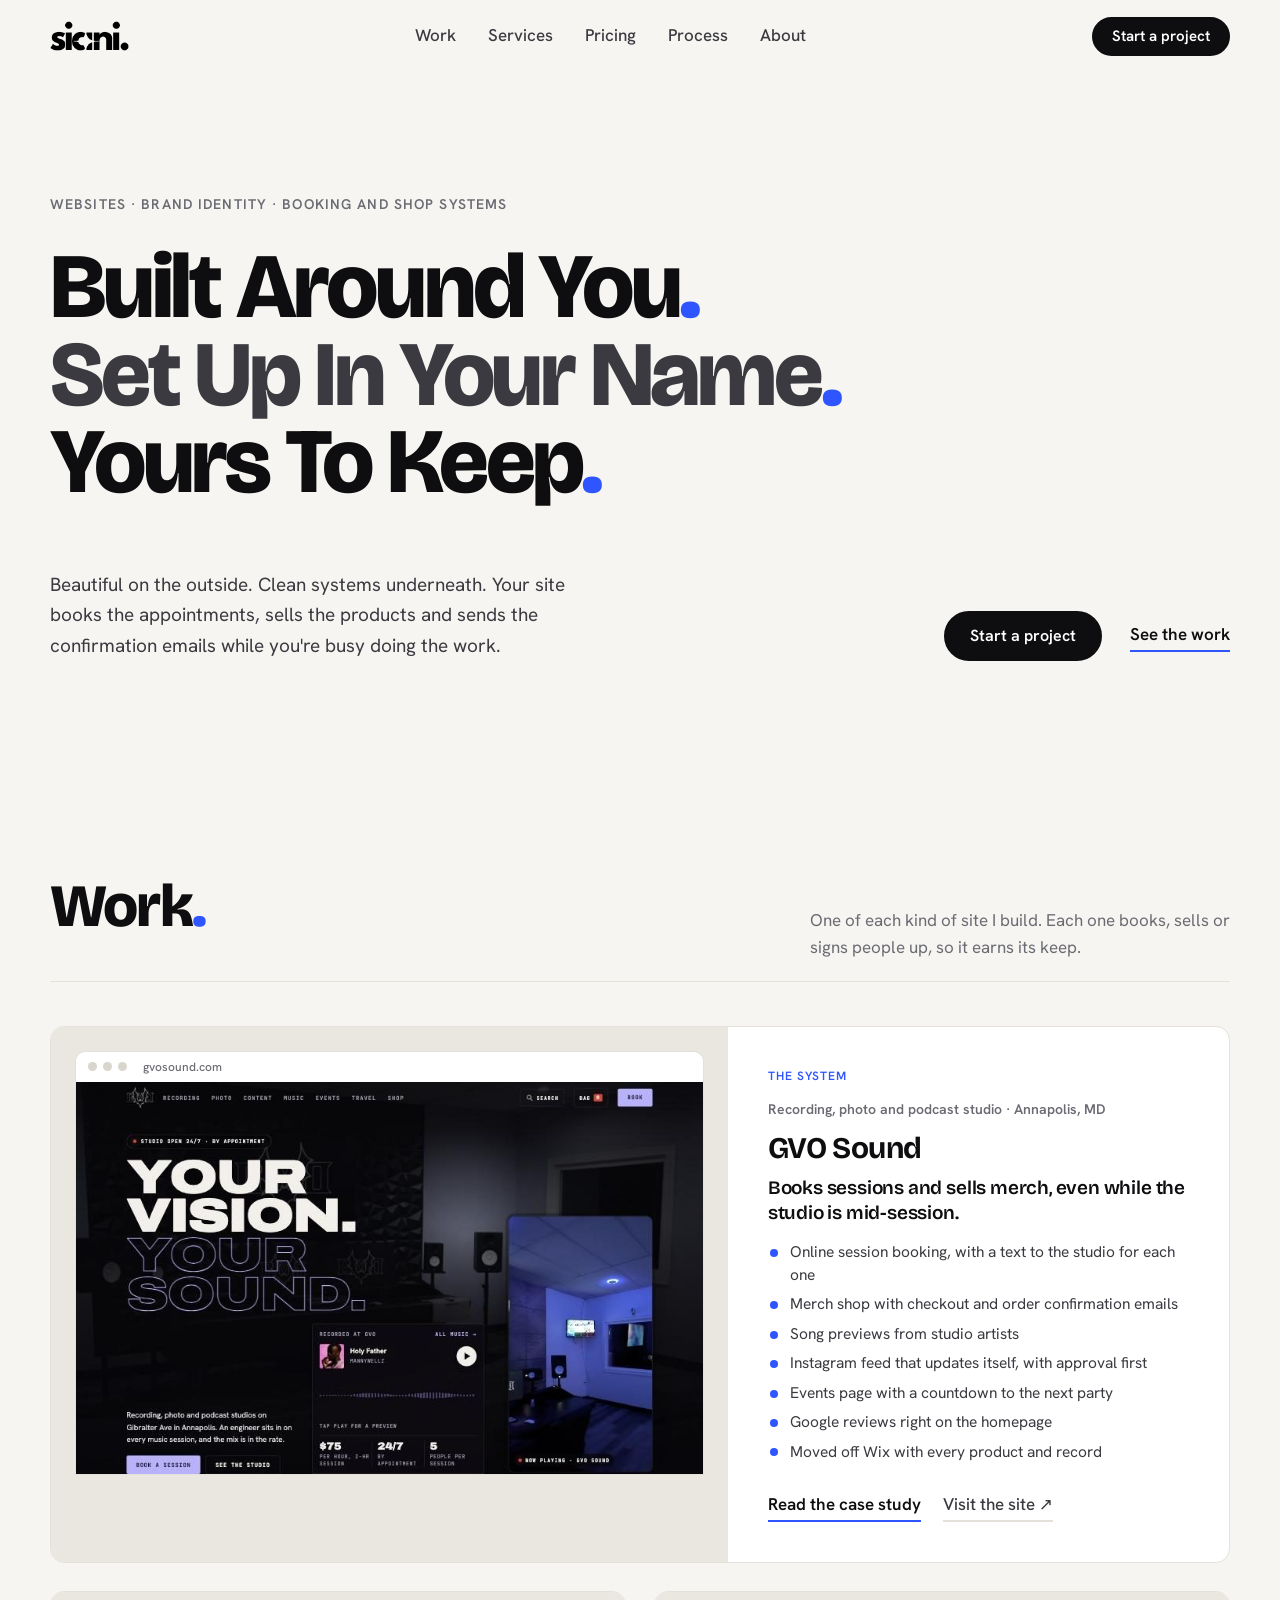
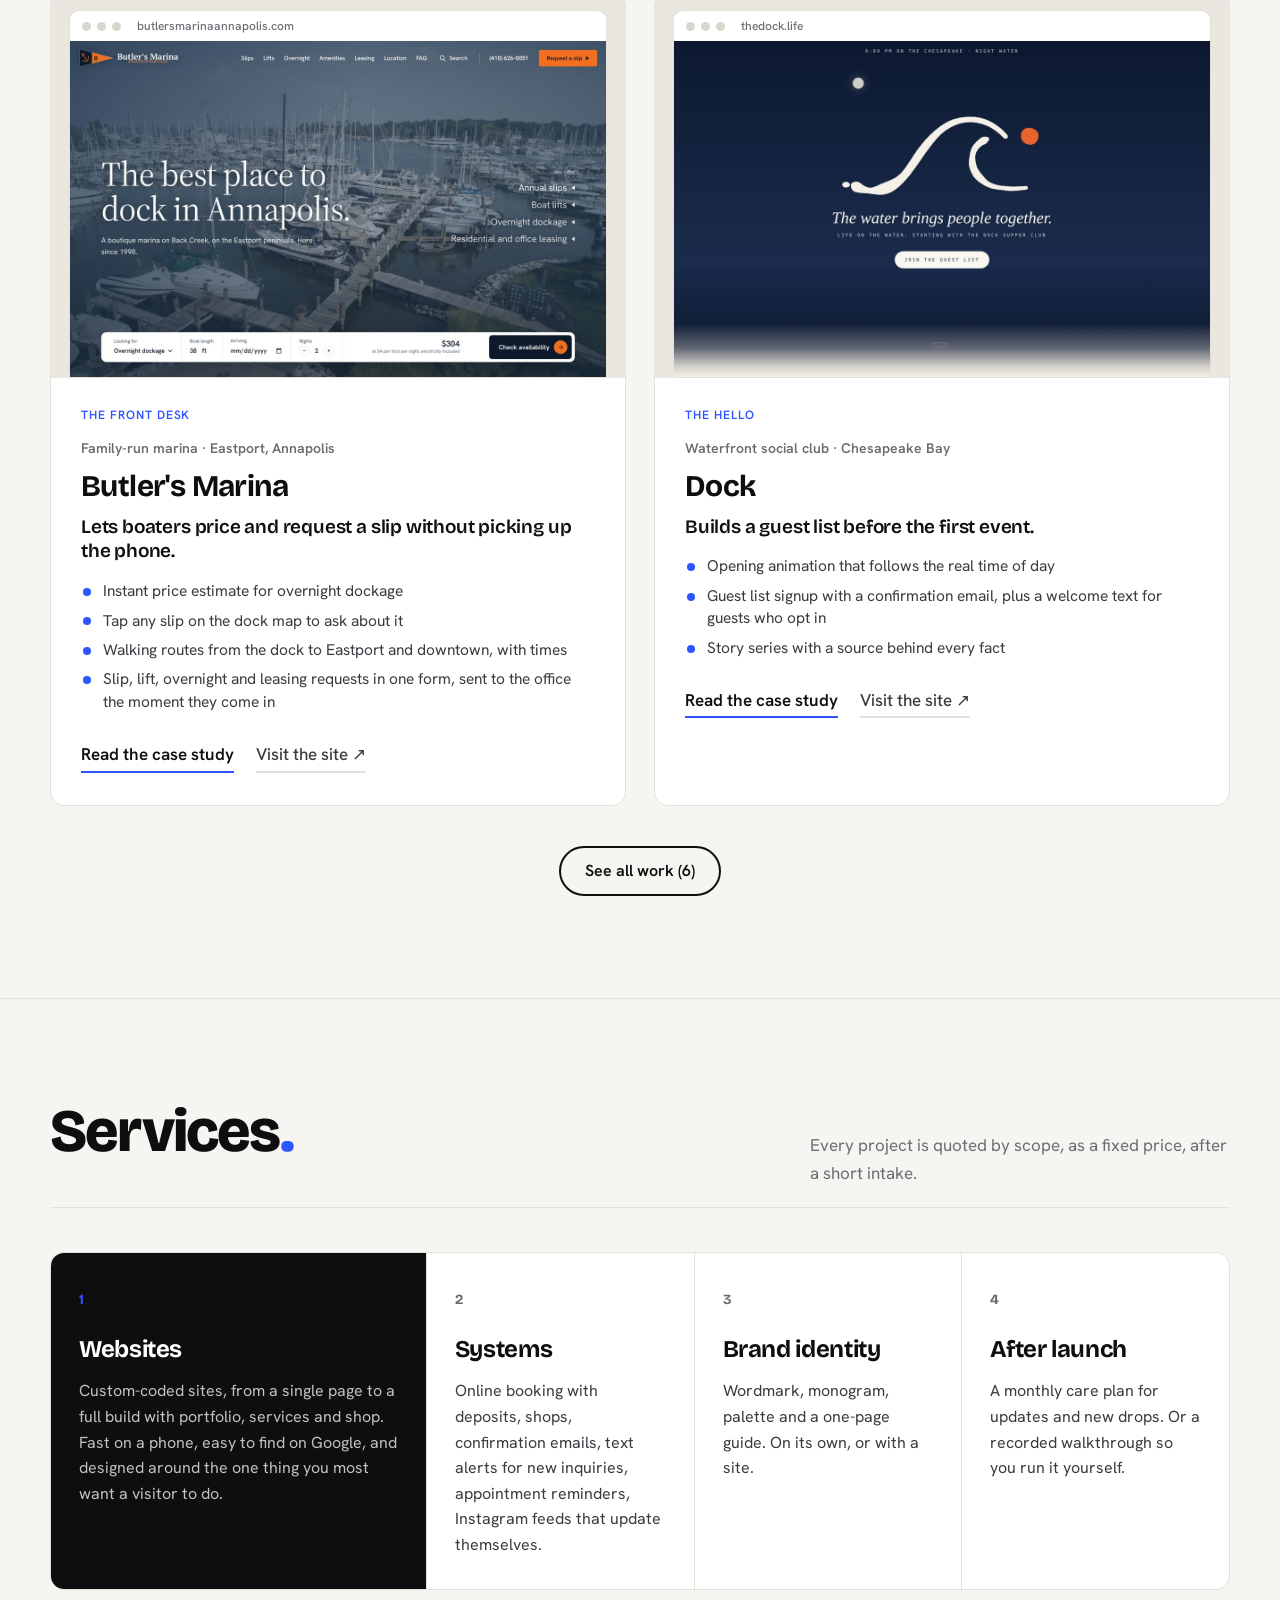
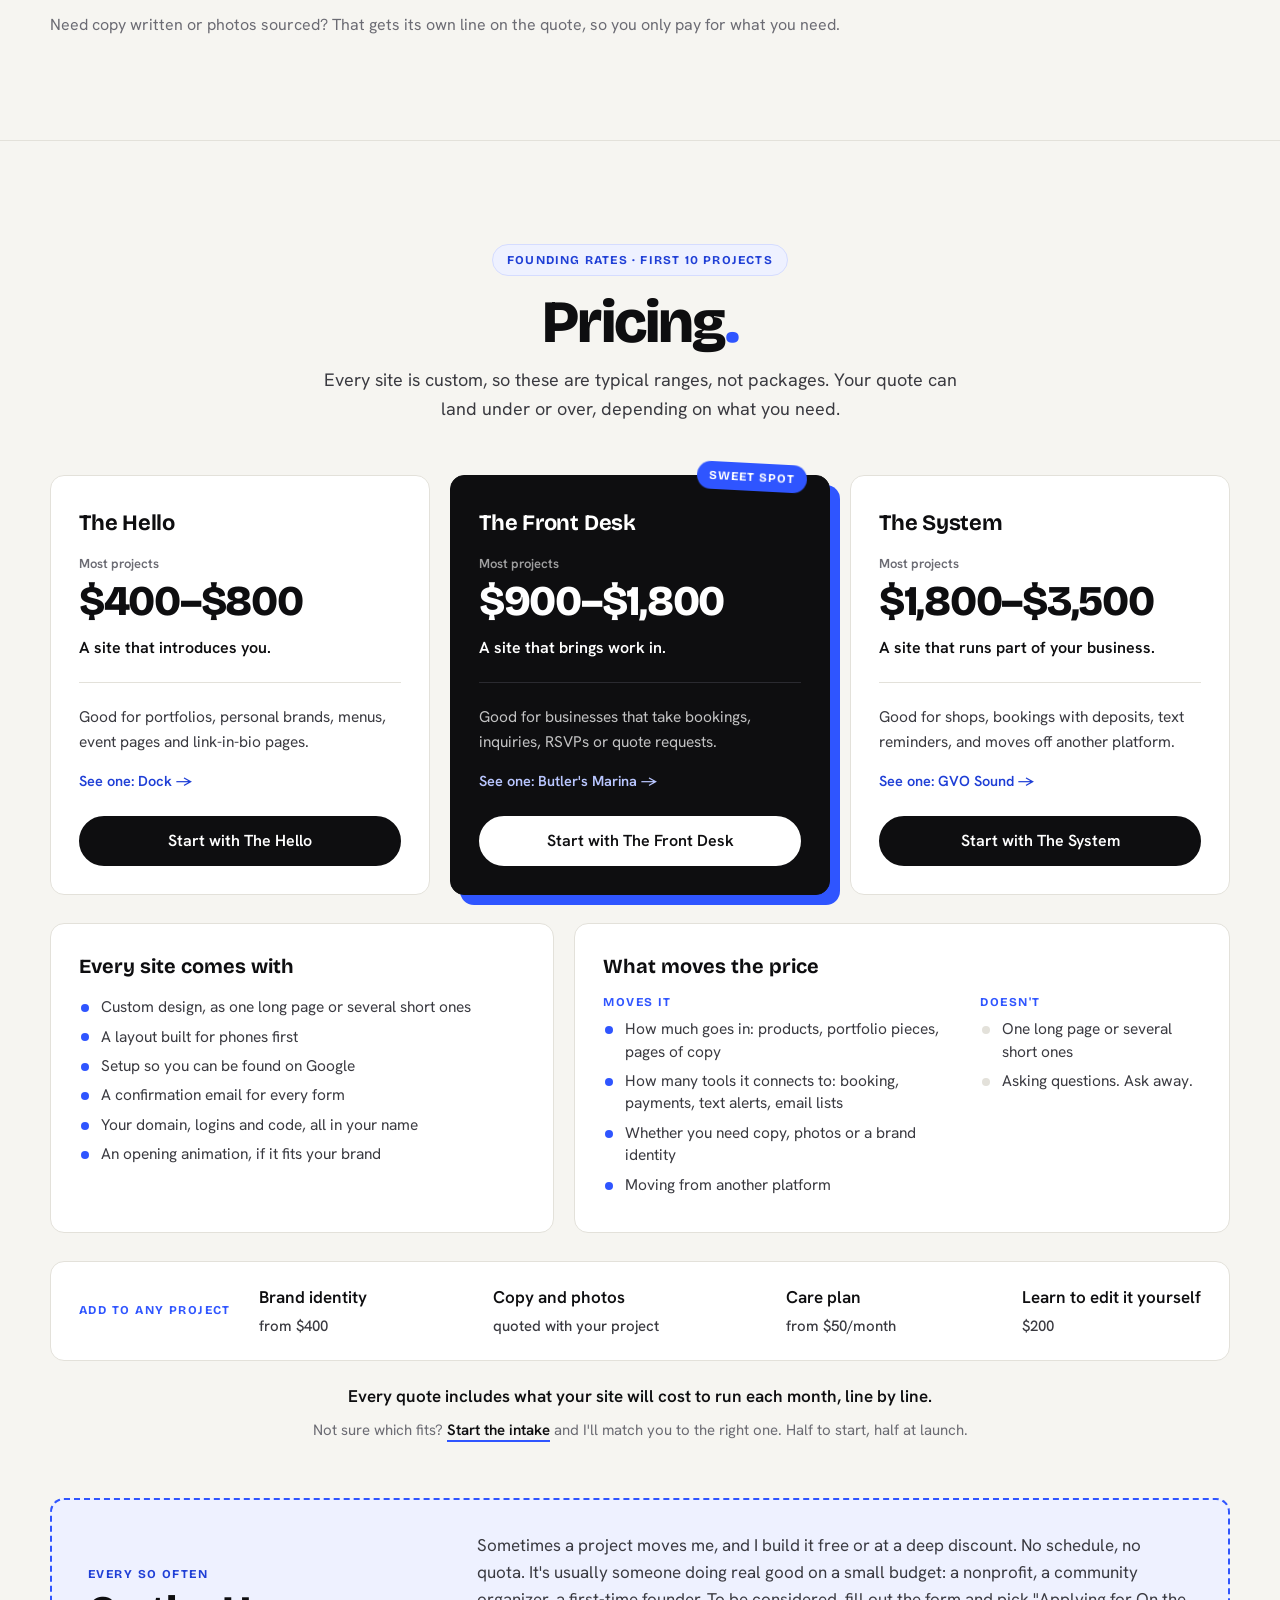
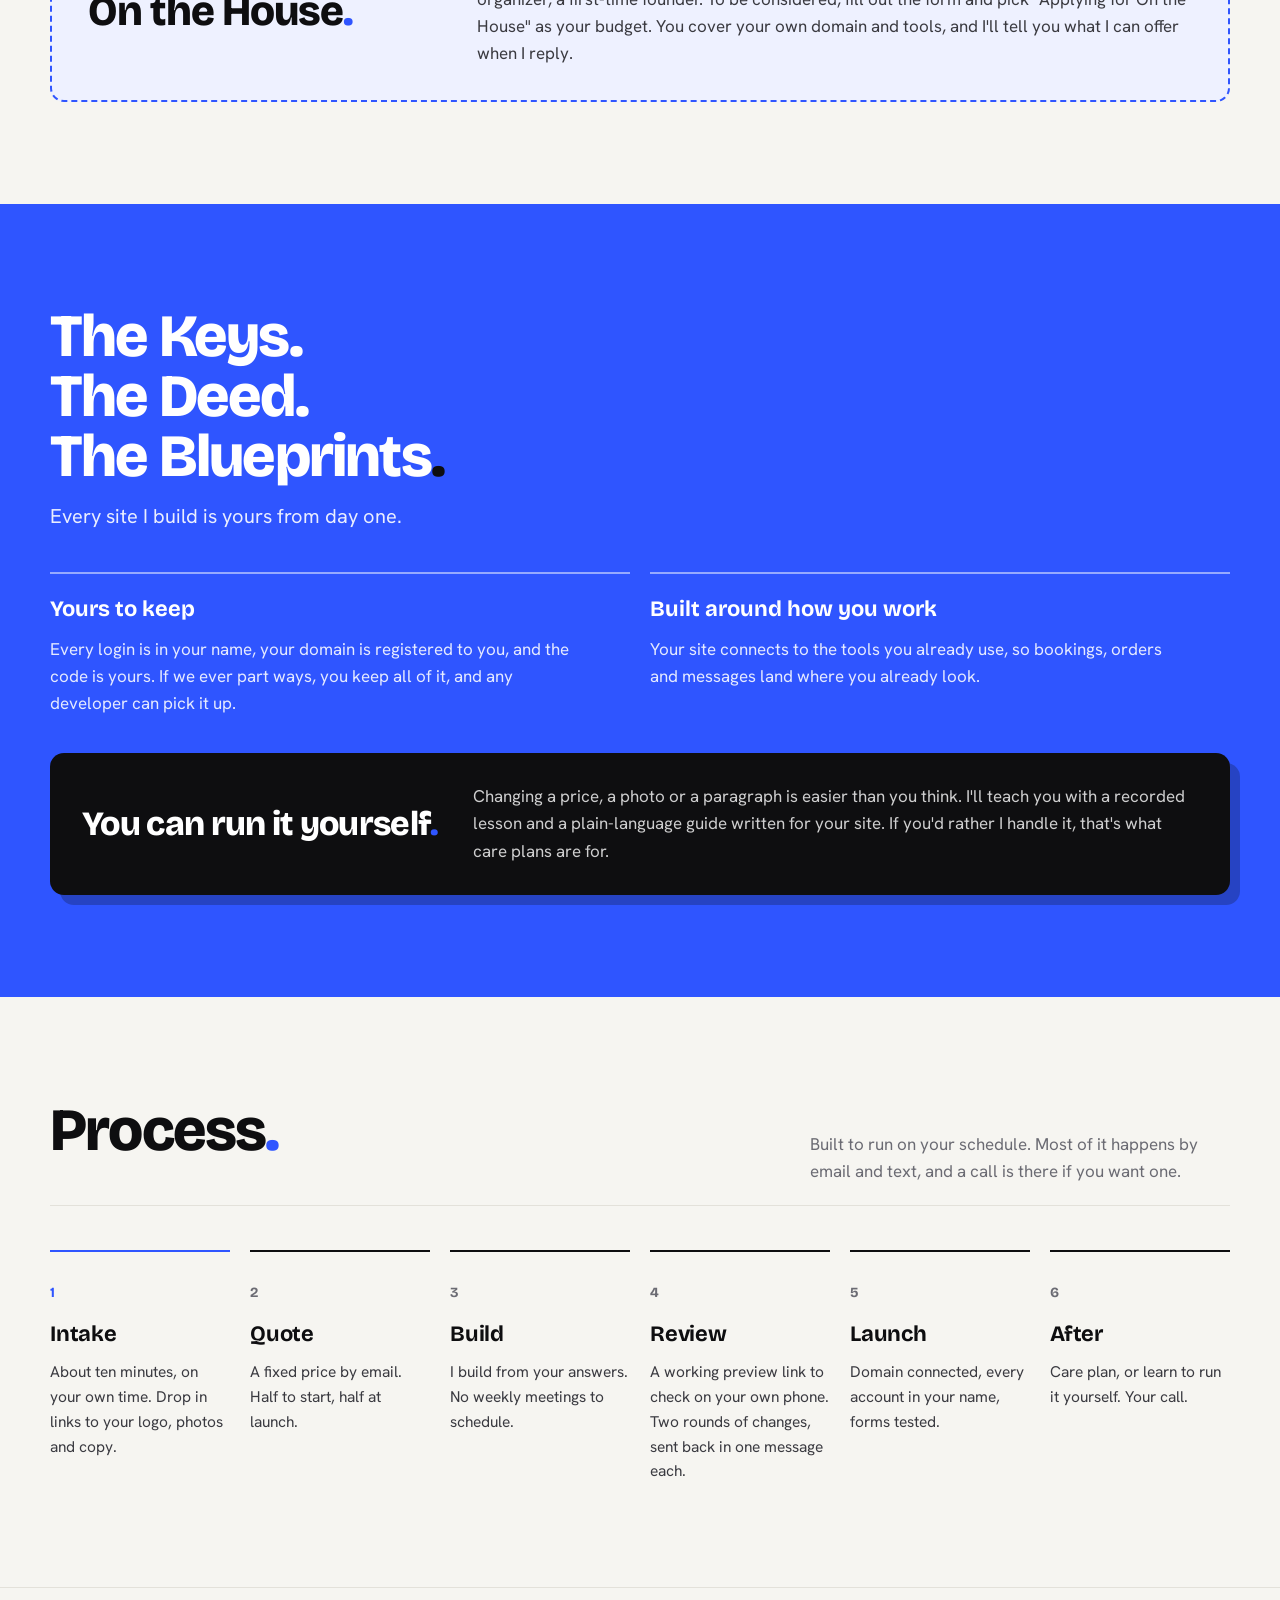
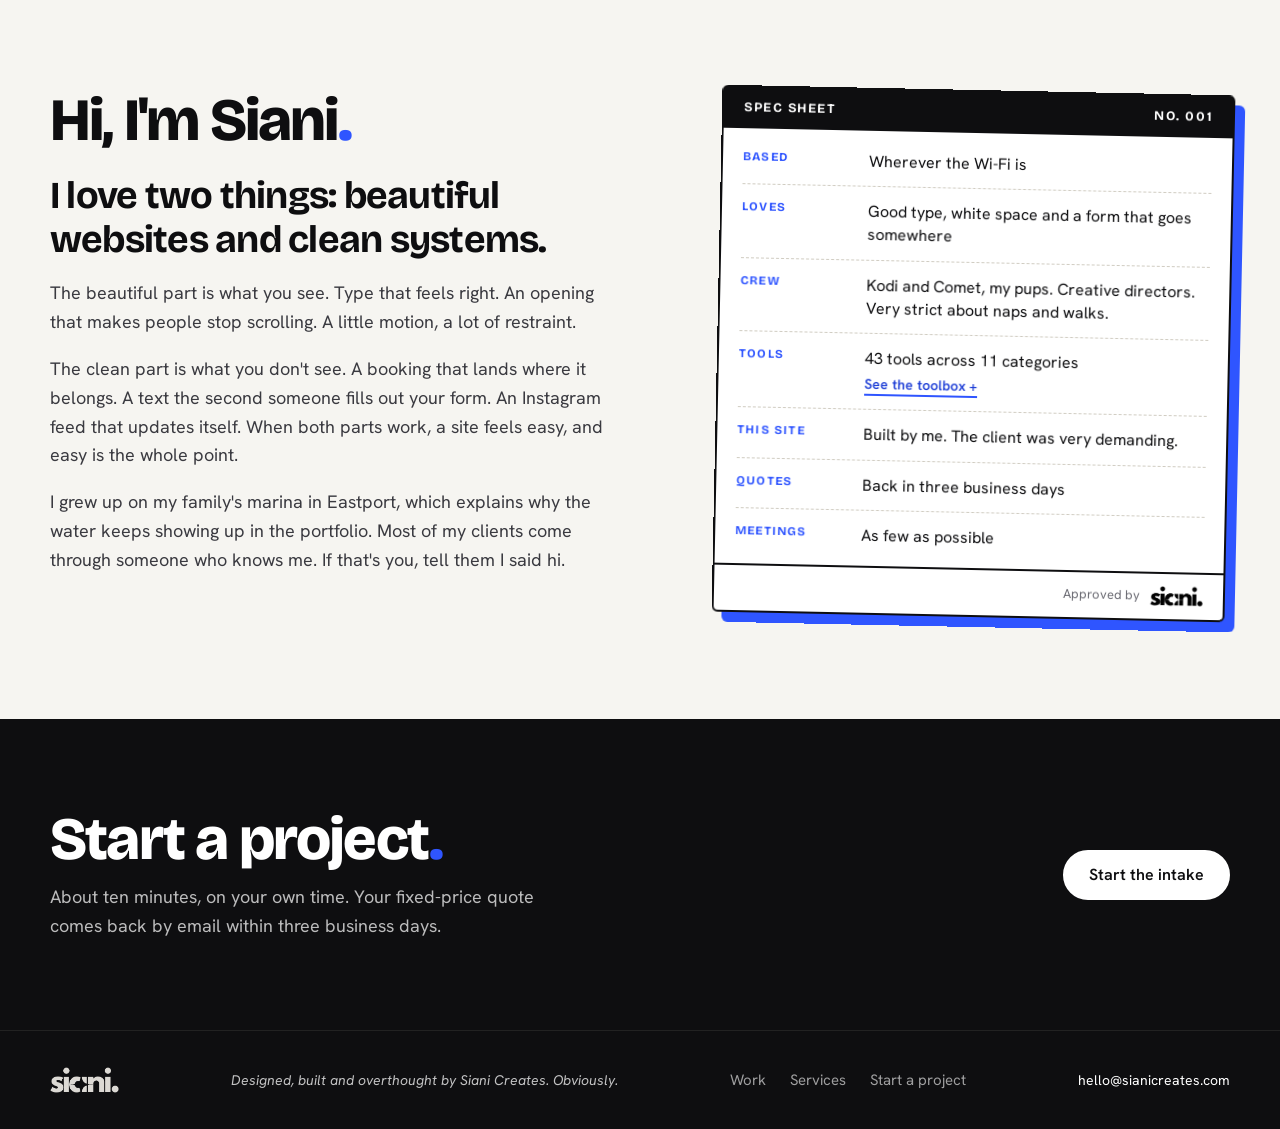
==== commit 320c879b: "Plain numbers instead of 01-style; Process becomes a timeline on phones; blue marks the first step C" ====
--- a/index.html
+++ b/index.html
@@ -22,7 +22,7 @@
 <link rel="preconnect" href="https://fonts.googleapis.com">
 <link rel="preconnect" href="https://fonts.gstatic.com" crossorigin>
 <link href="https://fonts.googleapis.com/css2?family=Bricolage+Grotesque:opsz,wght@12..96,500;12..96,700;12..96,800&family=Hanken+Grotesk:wght@400;500;600&display=swap" rel="stylesheet">
-<link rel="stylesheet" href="styles.css?v=985a5df9">
+<link rel="stylesheet" href="styles.css?v=d6b72ee1">
 </head>
 <body>
 <a class="skip" href="#main">Skip to content</a>
@@ -128,22 +128,22 @@
     </div>
     <div class="svc" role="region" aria-label="Services, swipe or use arrow keys to see all four" tabindex="0">
       <div class="svc__item svc__item--lead">
-        <span class="num">01</span>
+        <span class="num">1</span>
         <h3>Websites</h3>
         <p>Custom-coded sites, from a single page to a full build with portfolio, services and shop. Fast on a phone, easy to find on Google, and designed around the one thing you most want a visitor to do.</p>
       </div>
       <div class="svc__item">
-        <span class="num">02</span>
+        <span class="num">2</span>
         <h3>Systems</h3>
         <p>Online booking with deposits, shops, confirmation emails, text alerts for new inquiries, appointment reminders, Instagram feeds that update themselves.</p>
       </div>
       <div class="svc__item">
-        <span class="num">03</span>
+        <span class="num">3</span>
         <h3>Brand identity</h3>
         <p>Wordmark, monogram, palette and a one-page guide. On its own, or with a site.</p>
       </div>
       <div class="svc__item">
-        <span class="num">04</span>
+        <span class="num">4</span>
         <h3>After launch</h3>
         <p>A monthly care plan for updates and new drops. Or a recorded walkthrough so you run it yourself.</p>
       </div>
@@ -252,12 +252,12 @@
       <p>Built to run on your schedule. Most of it happens by email and text, and a call is there if you want one.</p>
     </div>
     <ol class="steps">
-      <li><span>01</span><h3>Intake</h3><p>About ten minutes, on your own time. Drop in links to your logo, photos and copy.</p></li>
-      <li><span>02</span><h3>Quote</h3><p>A fixed price by email. Half to start, half at launch.</p></li>
-      <li><span>03</span><h3>Build</h3><p>I build from your answers. No weekly meetings to schedule.</p></li>
-      <li><span>04</span><h3>Review</h3><p>A working preview link to check on your own phone. Two rounds of changes, sent back in one message each.</p></li>
-      <li><span>05</span><h3>Launch</h3><p>Domain connected, every account in your name, forms tested.</p></li>
-      <li><span>06</span><h3>After</h3><p>Care plan, or learn to run it yourself. Your call.</p></li>
+      <li><span>1</span><h3>Intake</h3><p>About ten minutes, on your own time. Drop in links to your logo, photos and copy.</p></li>
+      <li><span>2</span><h3>Quote</h3><p>A fixed price by email. Half to start, half at launch.</p></li>
+      <li><span>3</span><h3>Build</h3><p>I build from your answers. No weekly meetings to schedule.</p></li>
+      <li><span>4</span><h3>Review</h3><p>A working preview link to check on your own phone. Two rounds of changes, sent back in one message each.</p></li>
+      <li><span>5</span><h3>Launch</h3><p>Domain connected, every account in your name, forms tested.</p></li>
+      <li><span>6</span><h3>After</h3><p>Care plan, or learn to run it yourself. Your call.</p></li>
     </ol>
   </div>
 </section>
@@ -308,6 +308,6 @@
   </div>
 </footer>
 
-<script src="script.js?v=985a5df9"></script>
+<script src="script.js?v=d6b72ee1"></script>
 </body>
 </html>
--- a/styles.css
+++ b/styles.css
@@ -102,8 +102,6 @@
 .svc__item:first-child{border-left:0}
 .svc__item--lead{background:var(--ink);color:#fff}
 .svc__item--lead p{color:rgba(255,255,255,.75)!important}
-.svc__item--lead .num{color:var(--blue);opacity:1}
-.num{font:700 14px/1 var(--display);color:var(--mute);letter-spacing:.04em}
 .svc h3{font-family:var(--display);font-weight:700;font-size:24px;letter-spacing:-.015em;margin:18px 0 10px}
 .svc p{color:var(--ink-2);font-size:16px}
 .svc__note{margin-top:22px;color:var(--mute);font-size:16px}
@@ -165,10 +163,13 @@
 @media (max-width:860px){.own__cols,.own__run{grid-template-columns:1fr}.own__run{gap:12px}}
 
 /* process */
+.svc__item--lead .num{color:var(--blue);opacity:1}
+.num{font:700 14px/1 var(--display);color:var(--mute);letter-spacing:.04em}
 .process{padding:clamp(64px,8vw,112px) 0}
 .steps{list-style:none;display:grid;grid-template-columns:repeat(6,1fr);gap:20px;counter-reset:s}
 .steps li{position:relative;padding-top:26px;border-top:2px solid var(--ink)}
-.steps li:nth-child(4){border-top-color:var(--blue)}
+.steps li:first-child{border-top-color:var(--blue)}
+.steps li:first-child span{color:var(--blue)}
 .steps span{font:700 14px/1 var(--display);color:var(--mute)}
 .steps h3{font-family:var(--display);font-weight:700;font-size:22px;margin:12px 0 8px;letter-spacing:-.01em}
 .steps p{font-size:15.5px;color:var(--ink-2)}
@@ -321,7 +322,10 @@
 .cs-phone__h2{margin-top:48px}
 .behind{list-style:none;counter-reset:b;display:flex;flex-direction:column;gap:18px;max-width:600px}
 .behind li{counter-increment:b;position:relative;padding-left:52px}
-.behind li::before{content:counter(b,decimal-leading-zero);position:absolute;left:0;top:2px;font:800 15px/1 var(--display);color:#fff;background:var(--ink);border-radius:999px;width:36px;height:36px;display:grid;place-items:center}
+.behind li::before{content:counter(b);position:absolute;left:0;top:0;font:800 15px/1 var(--display);color:#fff;background:var(--ink);border-radius:999px;width:36px;height:36px;display:grid;place-items:center;z-index:1}
+.behind li:first-child::before{background:var(--blue)}
+.behind li::after{content:"";position:absolute;left:17px;top:36px;bottom:-18px;width:2px;background:rgba(14,14,16,.14)}
+.behind li:last-child::after{display:none}
 .behind h3{font-family:var(--display);font-weight:700;font-size:19px;margin-bottom:4px}
 .behind p{font-size:16px !important}
 .cs-cta{background:var(--ink);color:#fff;padding:clamp(56px,7vw,96px) 0}
@@ -427,3 +431,23 @@
   .filters::-webkit-scrollbar{display:none}
   .filters button{flex:none}
 }
+
+/* phones: tighten the space between the hero and Work */
+@media (max-width:760px){
+  .hero{padding-bottom:40px}
+  .hero + .work{padding-top:40px}
+}
+
+/* process: vertical timeline on phones */
+@media (max-width:560px){
+  .process .sec-head{margin-bottom:32px}
+  .steps{grid-template-columns:1fr;gap:0}
+  .steps li,.steps li:first-child{border-top:0;padding:0 0 28px 54px}
+  .steps li:last-child{padding-bottom:0}
+  .steps span{position:absolute;left:0;top:0;width:36px;height:36px;border-radius:50%;border:2px solid var(--ink);display:grid;place-items:center;font-size:14px;color:var(--ink);background:var(--paper);z-index:1}
+  .steps li:first-child span{background:var(--blue);border-color:var(--blue);color:#fff}
+  .steps li::after{content:"";position:absolute;left:17px;top:36px;bottom:0;width:2px;background:var(--line)}
+  .steps li:last-child::after{display:none}
+  .steps h3{margin:5px 0 4px;font-size:21px}
+  .steps p{font-size:16px}
+}
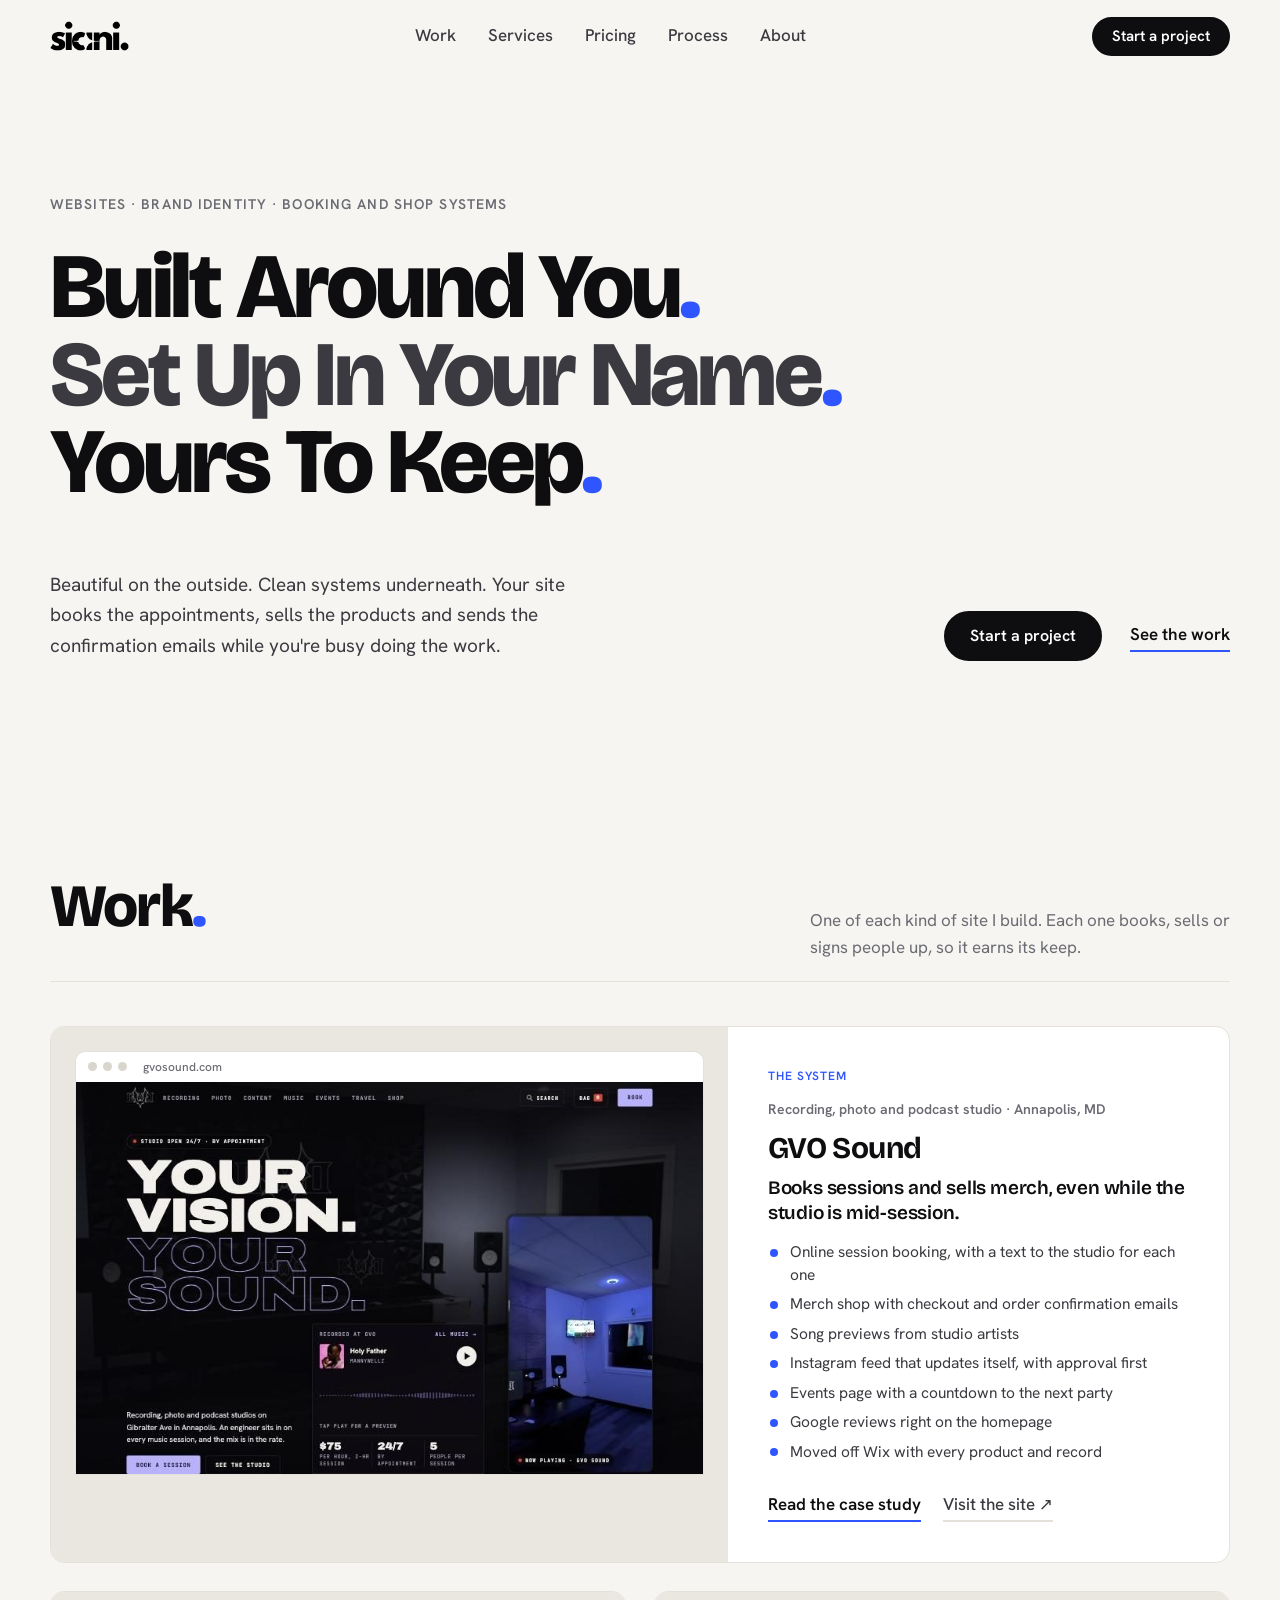
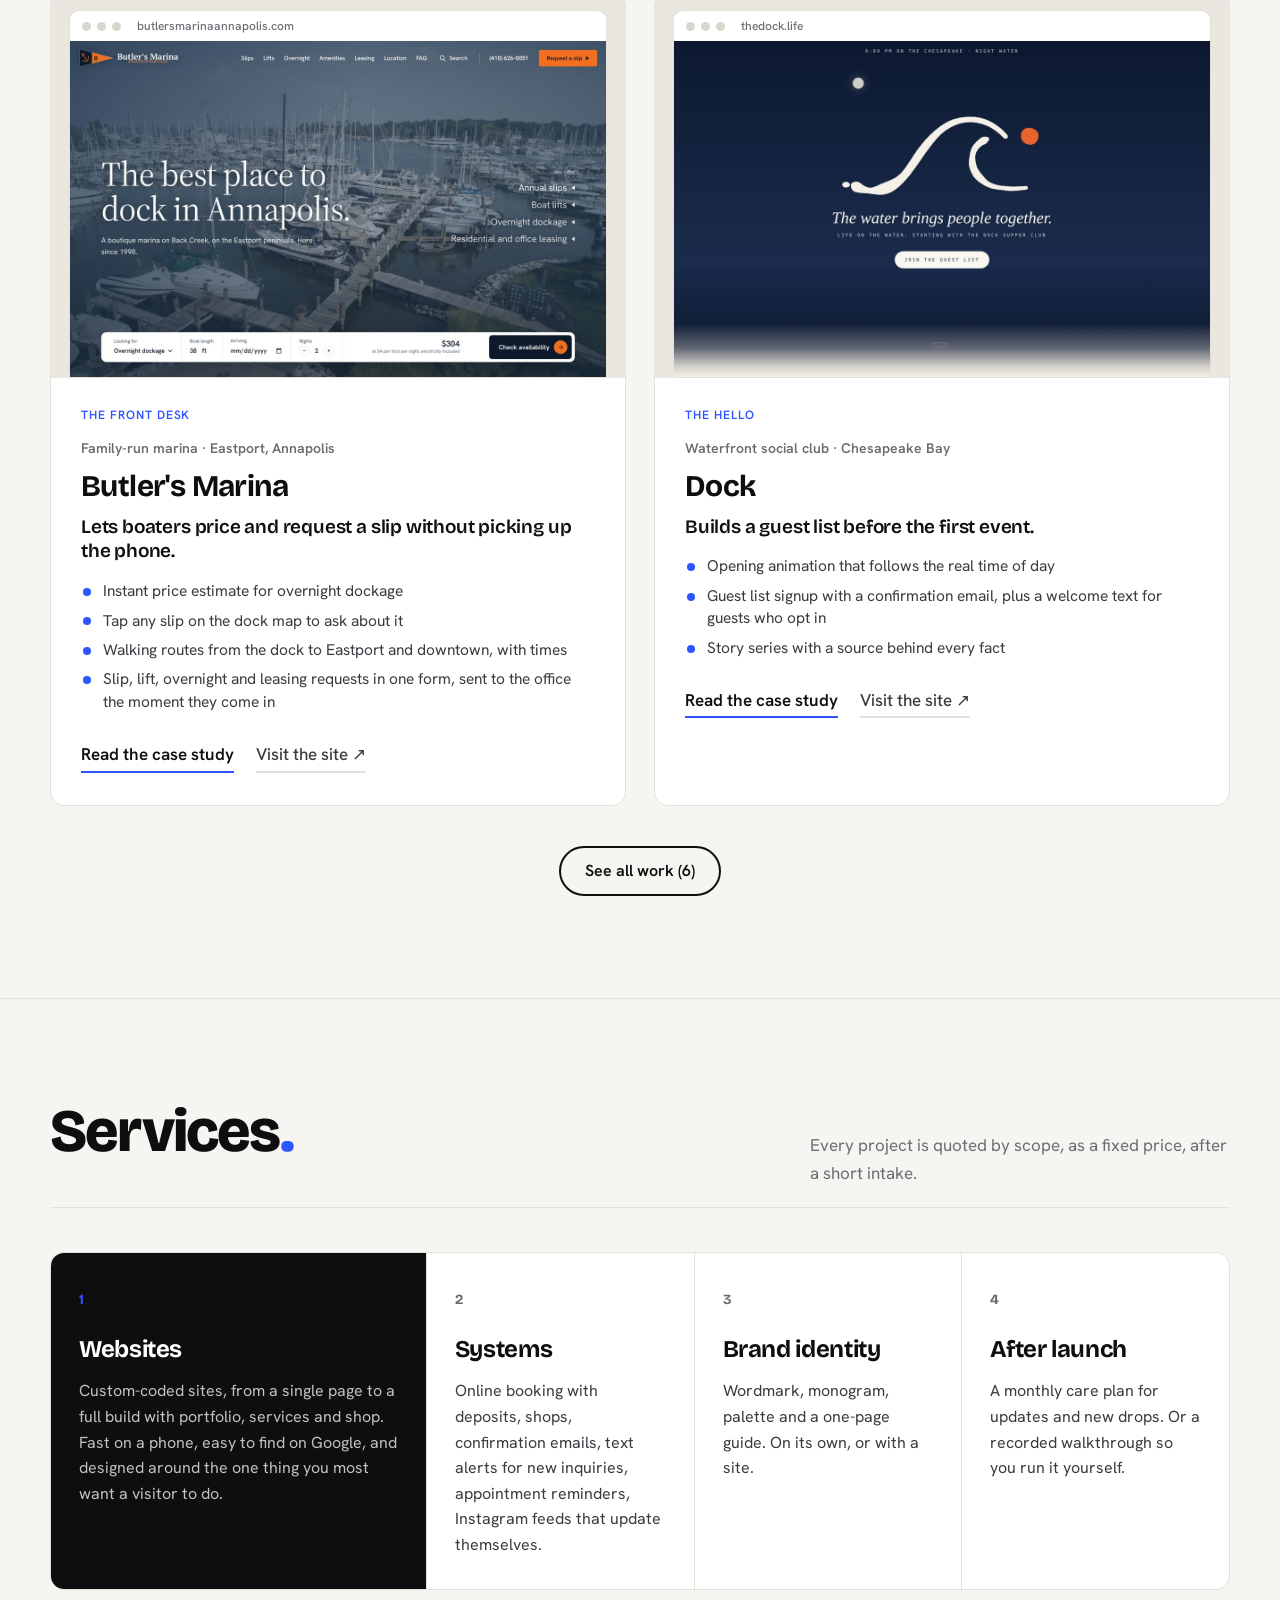
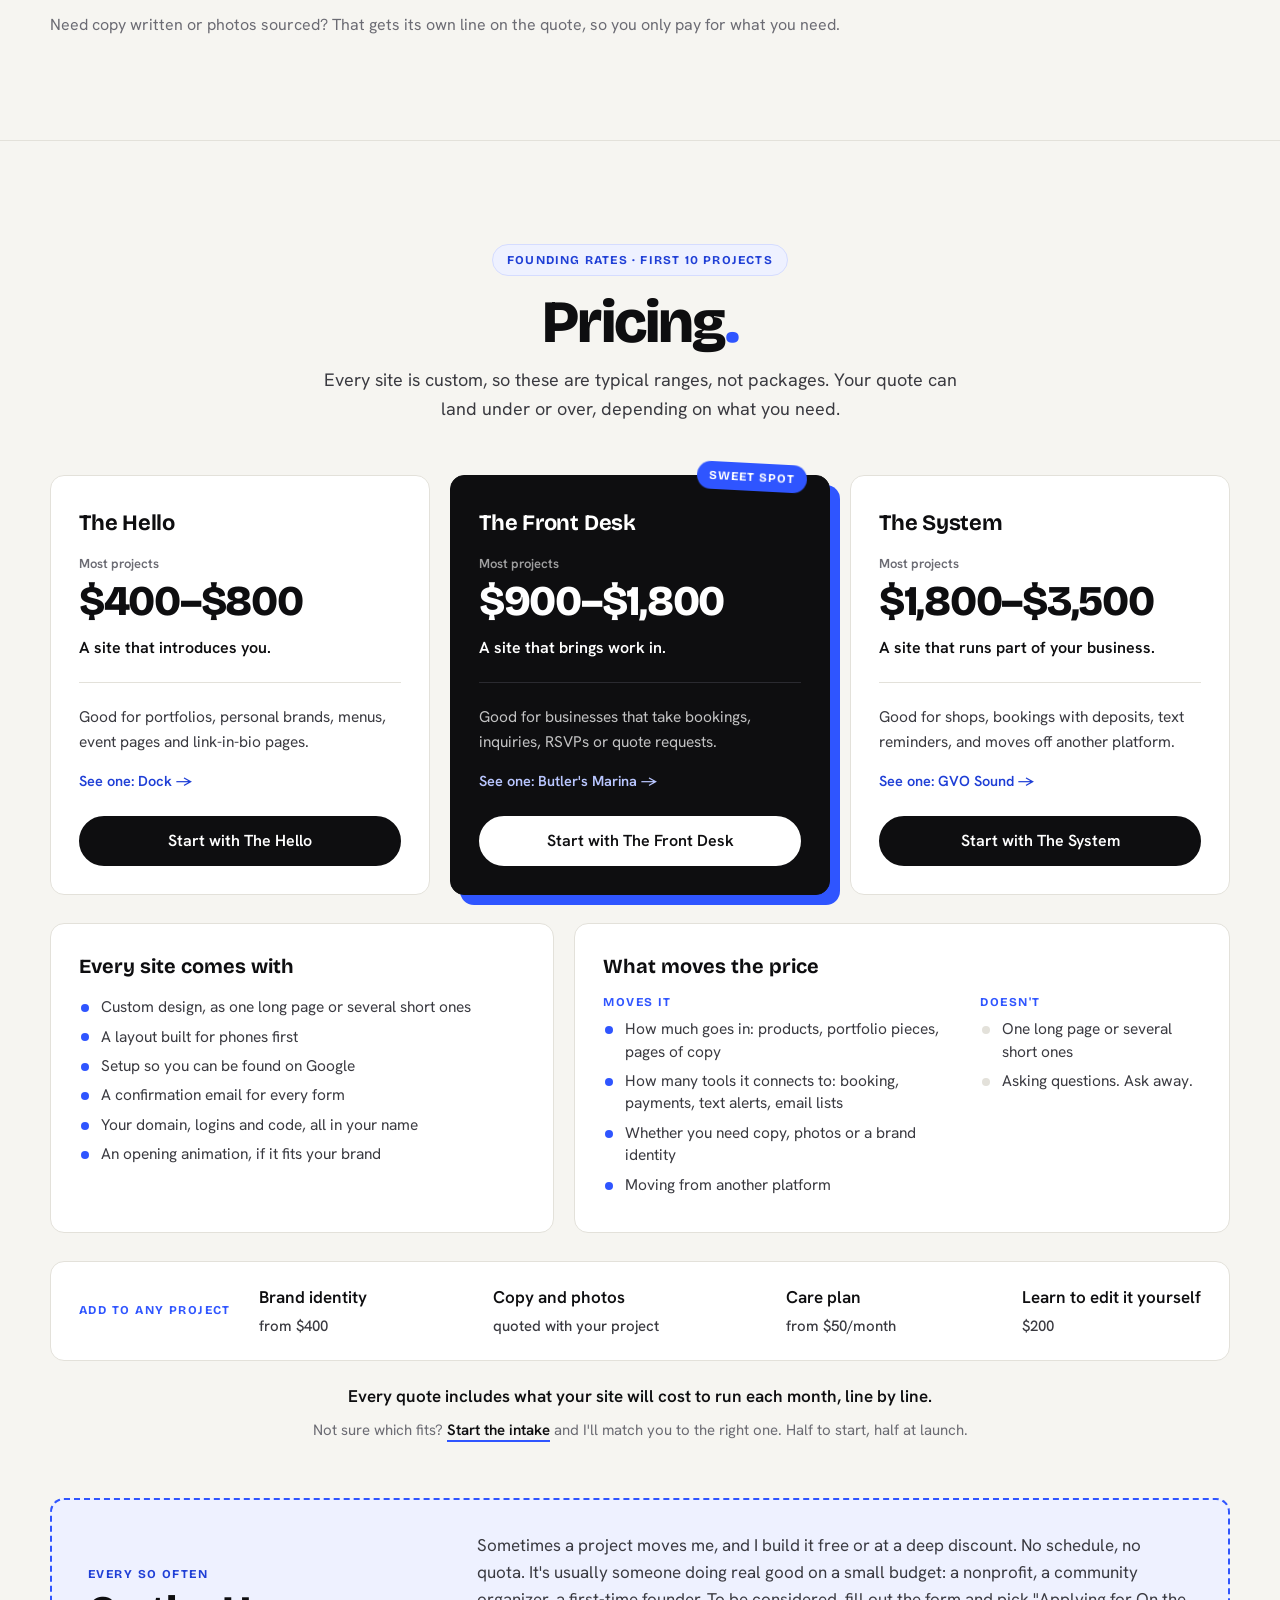
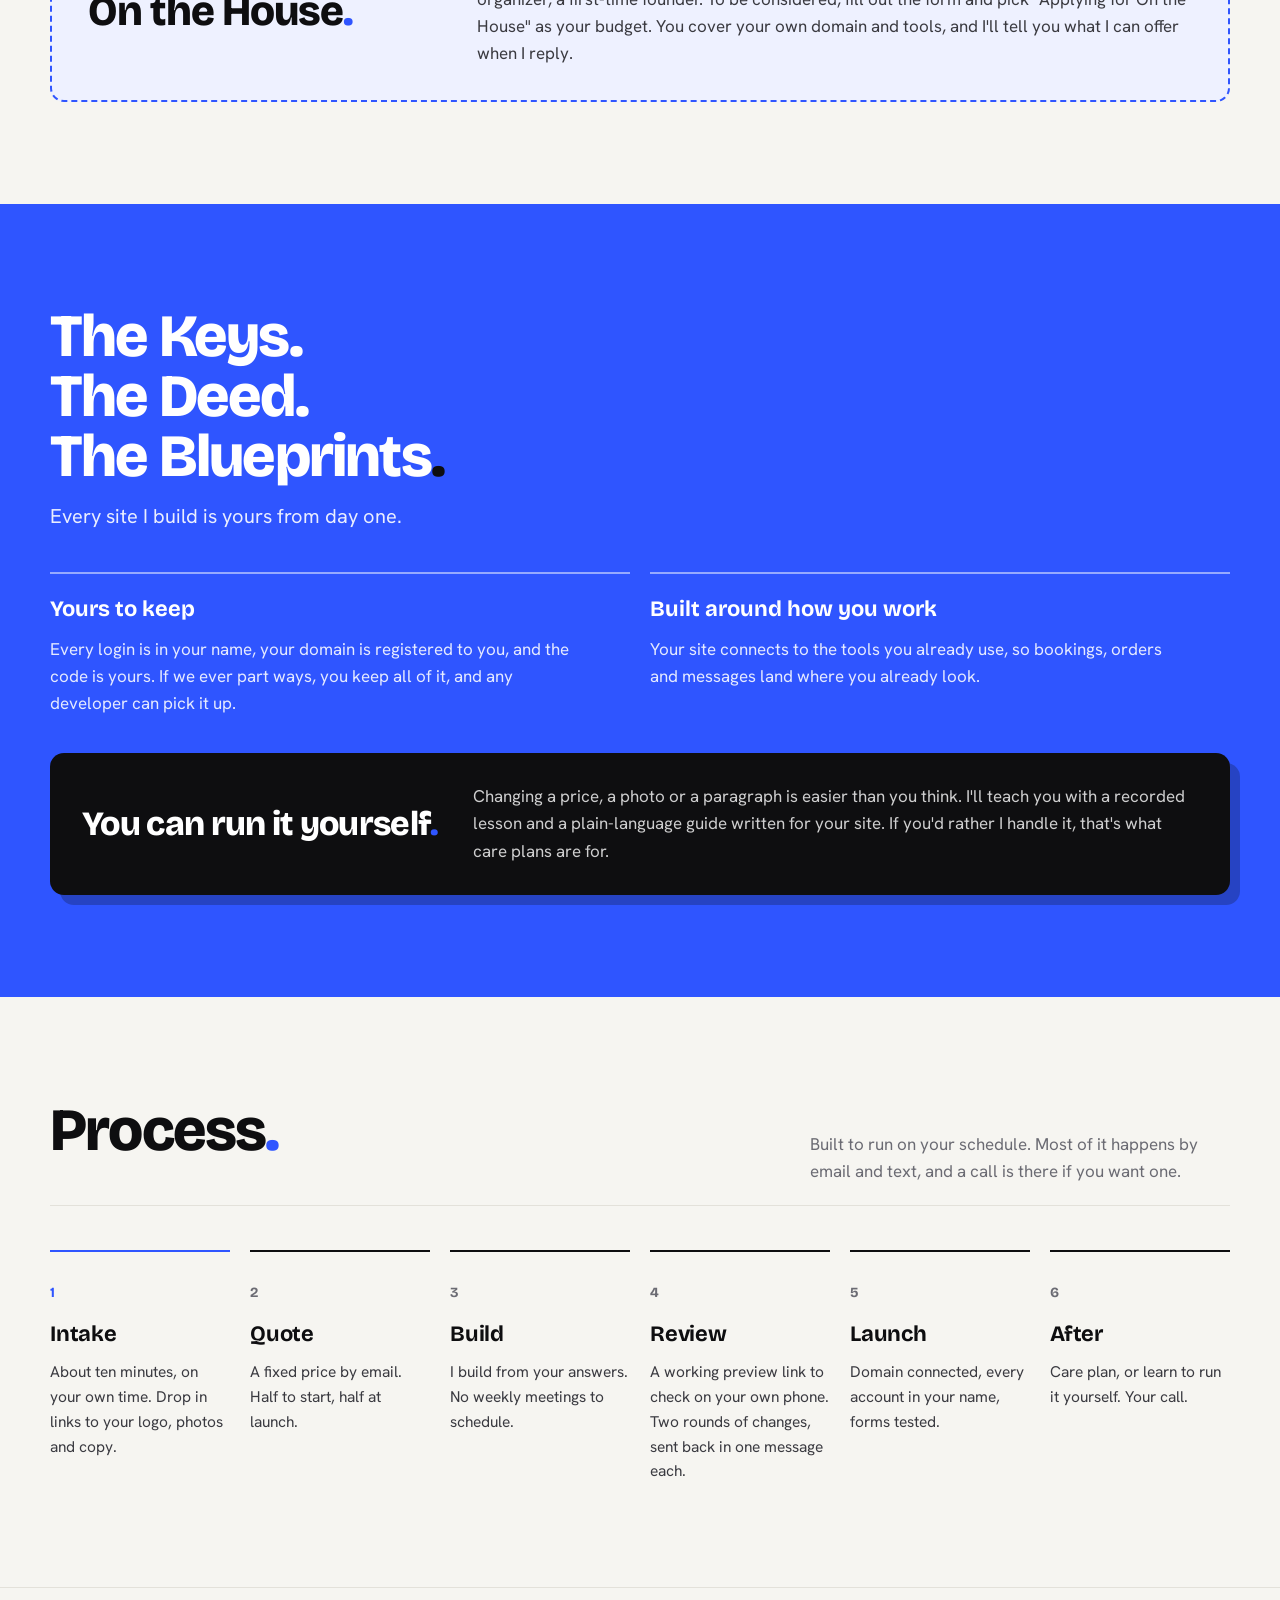
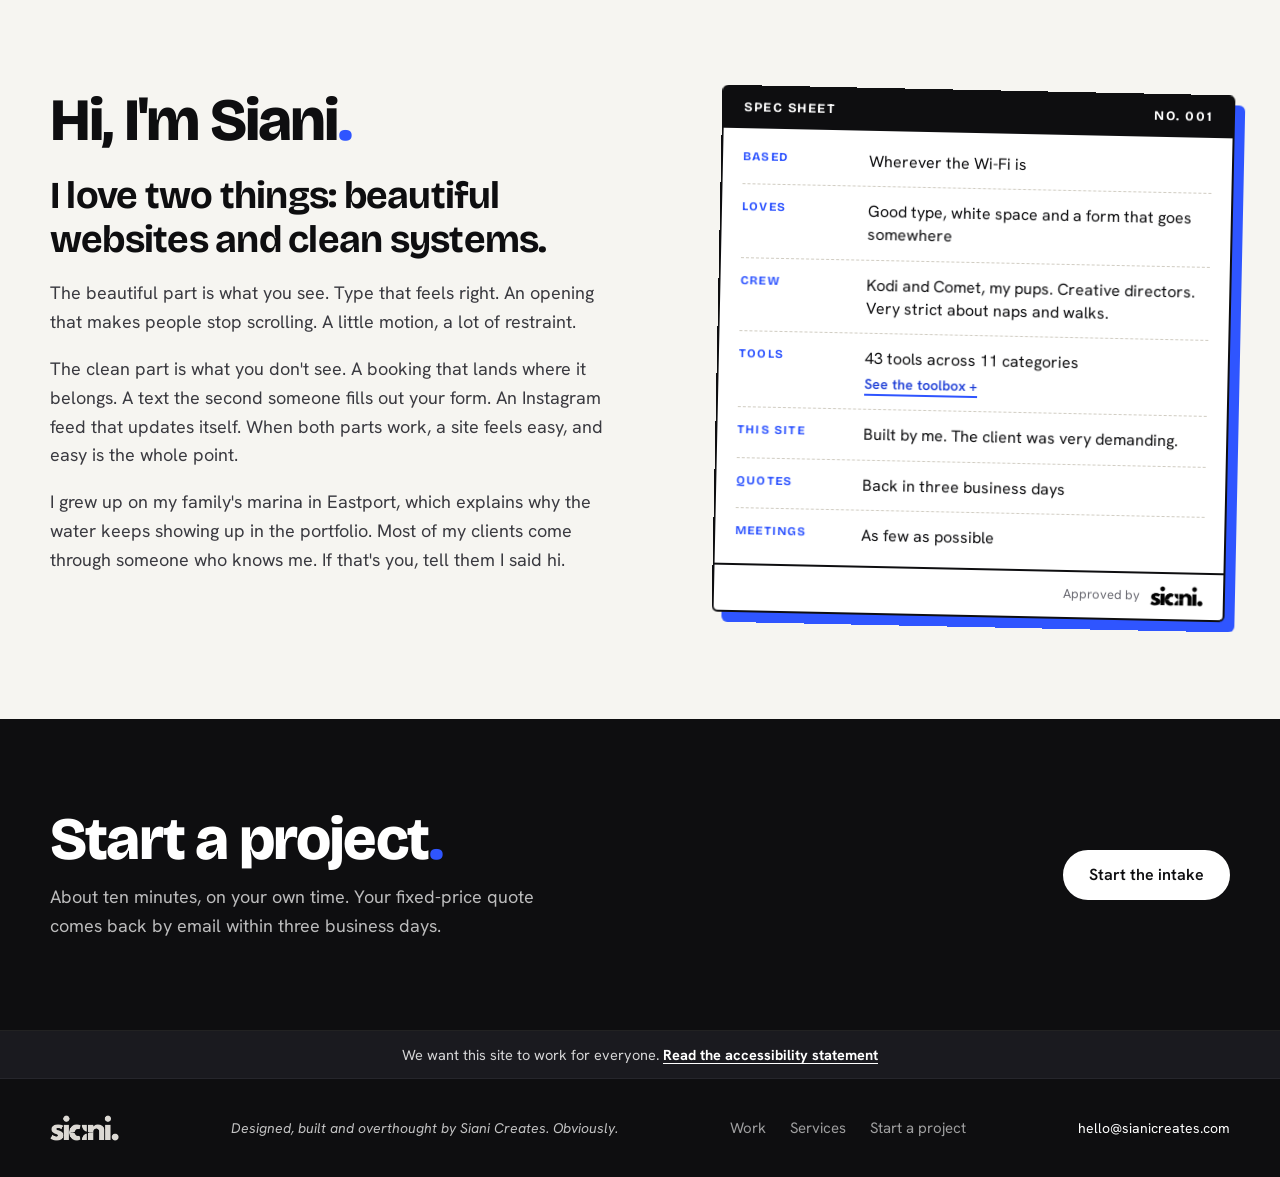
==== commit bbd155cb: "Add accessibility statement page and footer bar on every page Co-Authored-By: Claude Opus 5.5 <norep" ====
--- a/index.html
+++ b/index.html
@@ -22,7 +22,7 @@
 <link rel="preconnect" href="https://fonts.googleapis.com">
 <link rel="preconnect" href="https://fonts.gstatic.com" crossorigin>
 <link href="https://fonts.googleapis.com/css2?family=Bricolage+Grotesque:opsz,wght@12..96,500;12..96,700;12..96,800&family=Hanken+Grotesk:wght@400;500;600&display=swap" rel="stylesheet">
-<link rel="stylesheet" href="styles.css?v=d6b72ee1">
+<link rel="stylesheet" href="styles.css?v=a11y1118">
 </head>
 <body>
 <a class="skip" href="#main">Skip to content</a>
@@ -300,6 +300,7 @@
 </main>
 
 <footer class="foot">
+  <div class="foot__a11y"><p class="wrap">We want this site to work for everyone. <a href="accessibility.html">Read the accessibility statement</a></p></div>
   <div class="wrap foot__in">
     <img src="assets/img/siani-creates.png" alt="Siani Creates" width="80" height="30">
     <p class="foot__credit">Designed, built and overthought by Siani Creates. Obviously.</p>
--- a/styles.css
+++ b/styles.css
@@ -231,8 +231,11 @@
 .done p{color:rgba(255,255,255,.75);font-size:18px;max-width:560px}
 
 /* footer */
-.foot{background:var(--ink);color:rgba(255,255,255,.6);border-top:1px solid #222;padding:36px 0}
-.foot__in{display:flex;align-items:center;justify-content:space-between;gap:24px;flex-wrap:wrap}
+.foot{background:var(--ink);color:rgba(255,255,255,.6);border-top:1px solid #222}
+.foot__in{display:flex;align-items:center;justify-content:space-between;gap:24px;flex-wrap:wrap;padding-block:36px}
+.foot__a11y{background:#1A1A1F;border-bottom:1px solid #26262C;text-align:center;padding:12px 0;font-size:14.5px;color:rgba(255,255,255,.82)}
+.foot__a11y a{color:#fff;font-weight:700;text-decoration:underline;text-underline-offset:3px;white-space:nowrap}
+.foot__a11y a:hover{color:#B9C6FF}
 .foot img{height:26px;width:auto;opacity:.9}
 .foot__links{display:flex;gap:24px}
 .foot__links a{text-decoration:none;font-size:15px}
@@ -451,3 +454,24 @@
   .steps h3{margin:5px 0 4px;font-size:21px}
   .steps p{font-size:16px}
 }
+
+/* accessibility statement */
+.a11y{padding:clamp(56px,8vw,96px) 0 clamp(64px,9vw,112px)}
+.a11y__hero{max-width:780px;padding-bottom:36px;margin-bottom:44px;border-bottom:1px solid var(--line)}
+.a11y__kicker{font:700 12px/1 var(--display);letter-spacing:.12em;text-transform:uppercase;color:var(--blue-ink);margin-bottom:18px}
+.a11y__hero h1{font-family:var(--display);font-weight:800;font-size:clamp(40px,6.4vw,76px);line-height:1;letter-spacing:-.035em}
+.a11y__lede{font-size:19px;color:var(--ink-2);margin-top:22px;max-width:640px}
+.a11y__grid{display:grid;grid-template-columns:minmax(0,1.7fr) minmax(0,1fr);gap:clamp(32px,5vw,64px);align-items:start}
+@media (max-width:860px){.a11y__grid{grid-template-columns:1fr}}
+.a11y__body h2{font-family:var(--display);font-weight:800;font-size:clamp(24px,3vw,32px);letter-spacing:-.02em;margin:40px 0 12px}
+.a11y__body h2:first-child{margin-top:0}
+.a11y__body p{color:var(--ink-2);max-width:660px}
+.a11y__list{list-style:none;display:grid;gap:12px;max-width:660px}
+.a11y__list li{position:relative;padding-left:24px;color:var(--ink-2)}
+.a11y__list li::before{content:"";position:absolute;left:3px;top:.62em;width:8px;height:8px;border-radius:50%;background:var(--blue)}
+.a11y__reviewed{margin-top:40px;font-size:14px;color:var(--mute)!important}
+.a11y__panel{background:var(--ink);color:#fff;border-radius:18px;padding:28px;position:sticky;top:96px}
+.a11y__panel h2{font-family:var(--display);font-weight:800;font-size:26px;letter-spacing:-.02em;margin-bottom:10px}
+.a11y__panel p{color:rgba(255,255,255,.78);font-size:16px;margin-bottom:22px}
+.a11y__panel .btn{white-space:normal;text-align:center}
+@media (max-width:860px){.a11y__panel{position:static}}
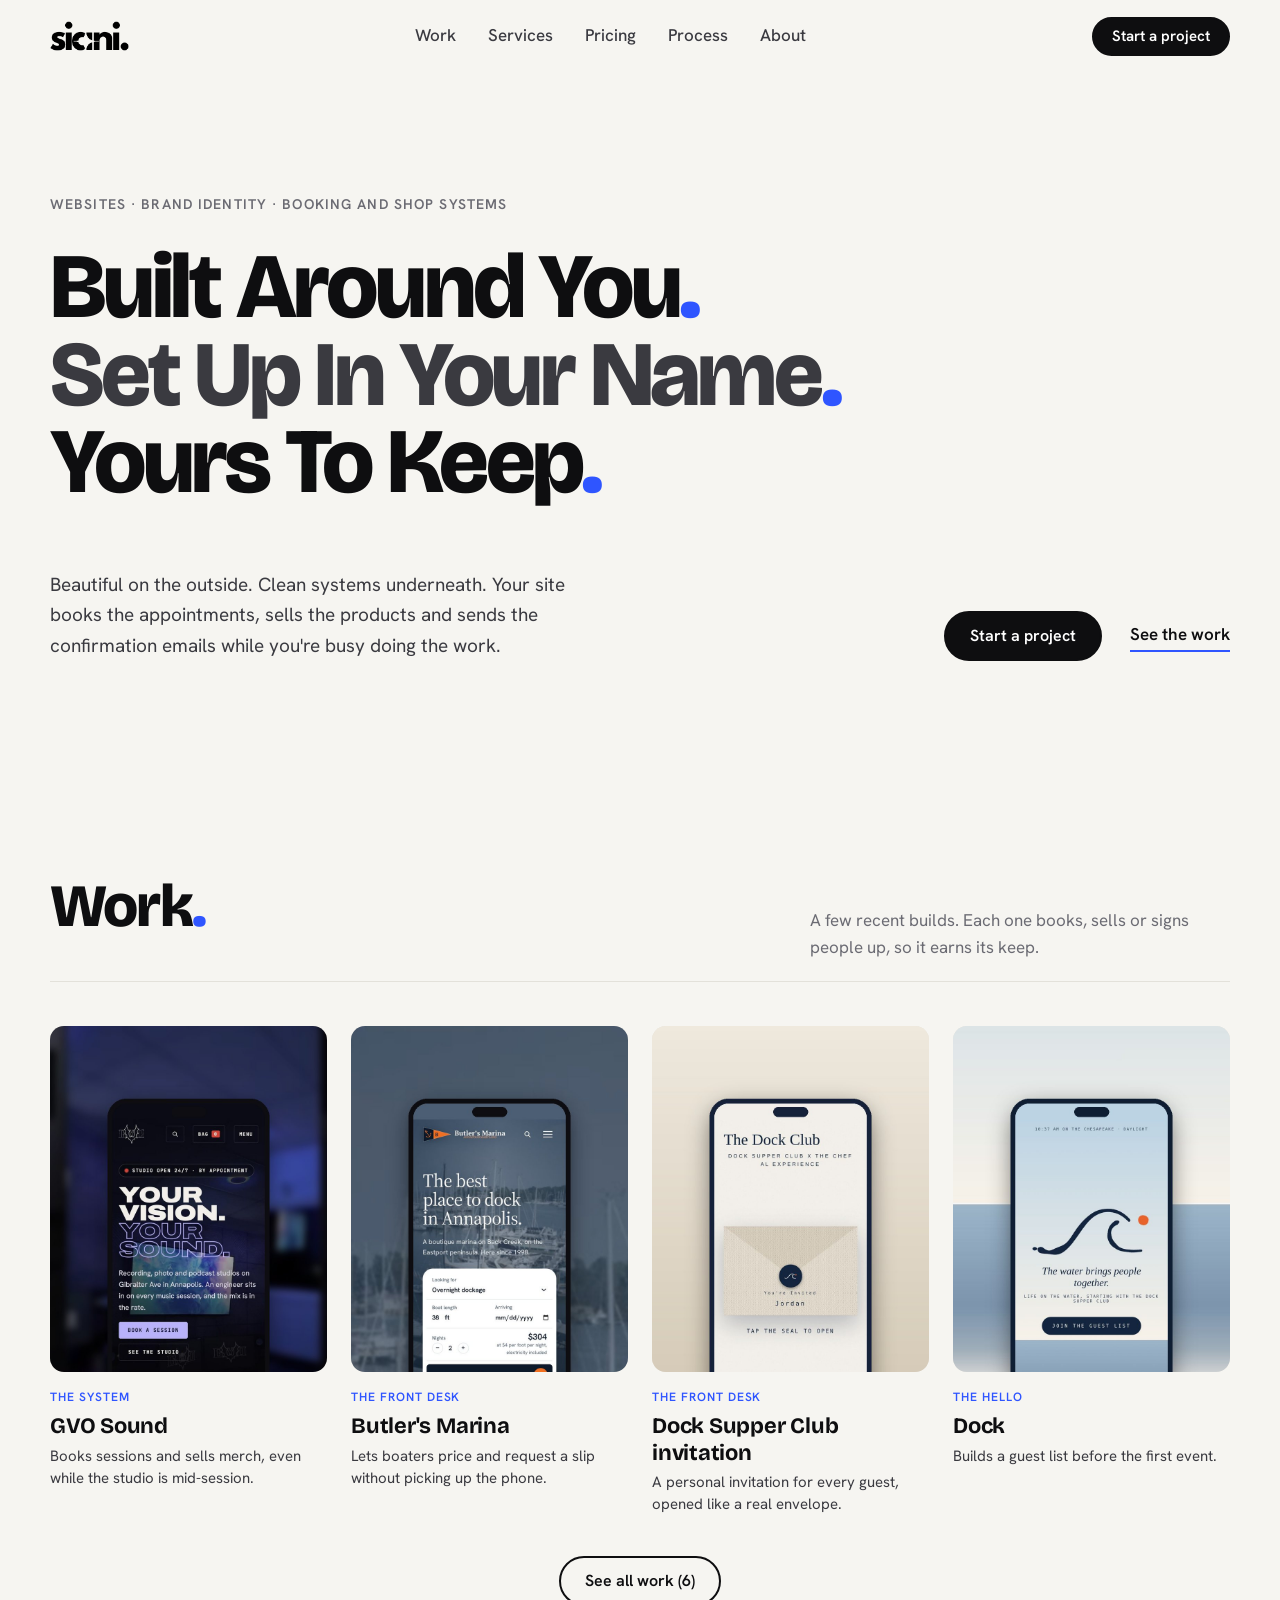
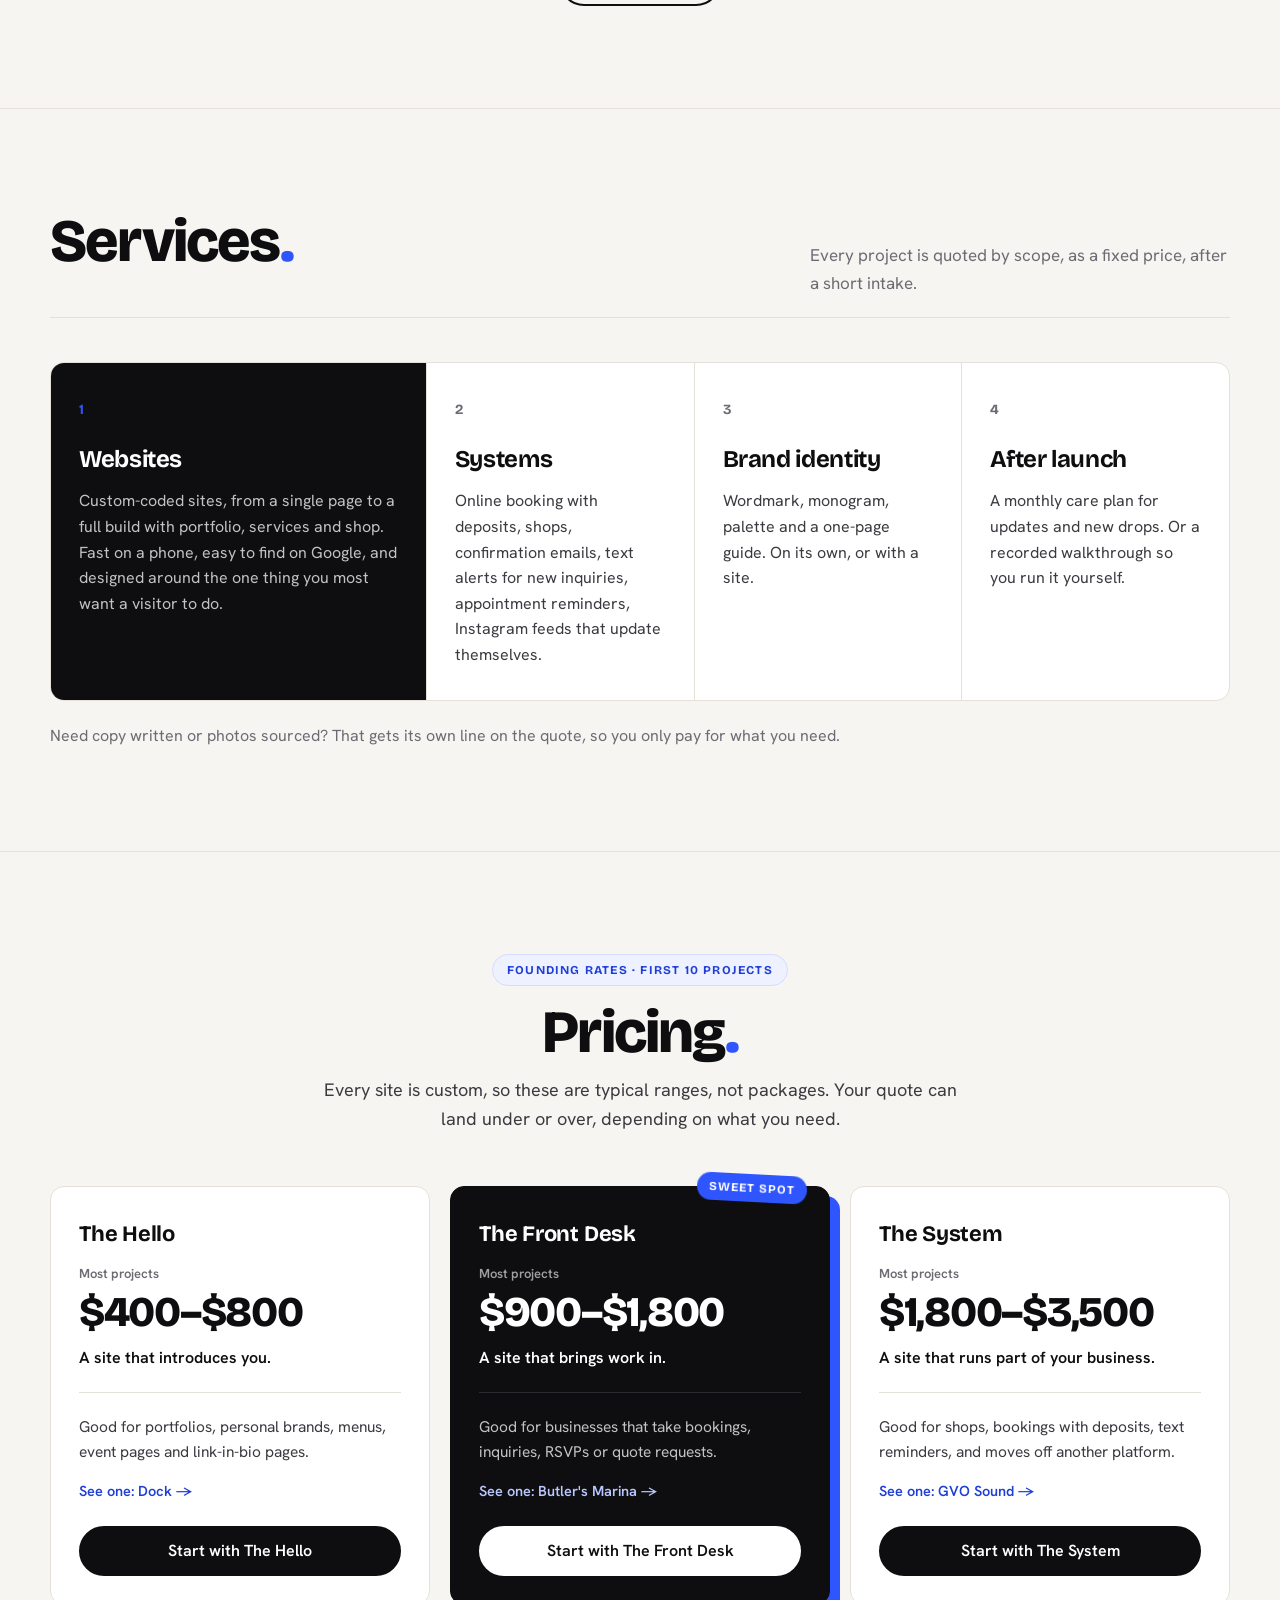
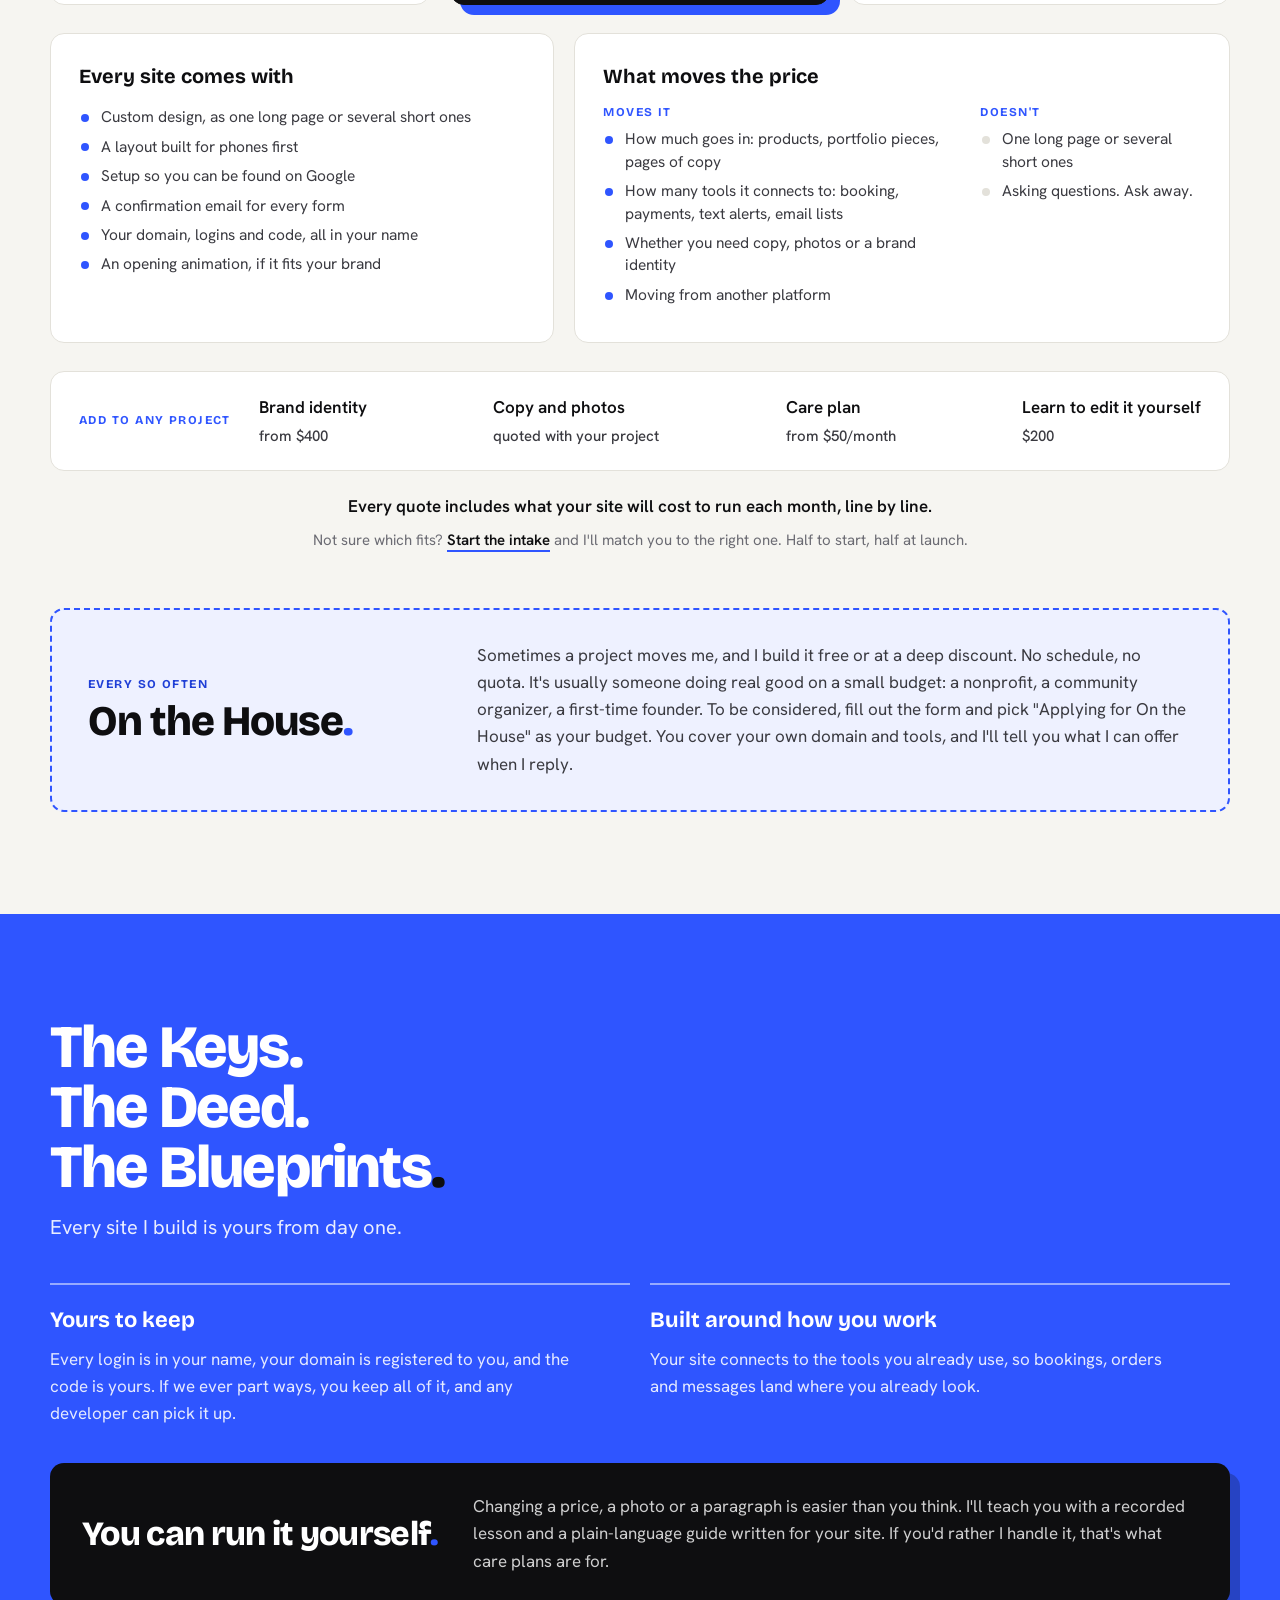
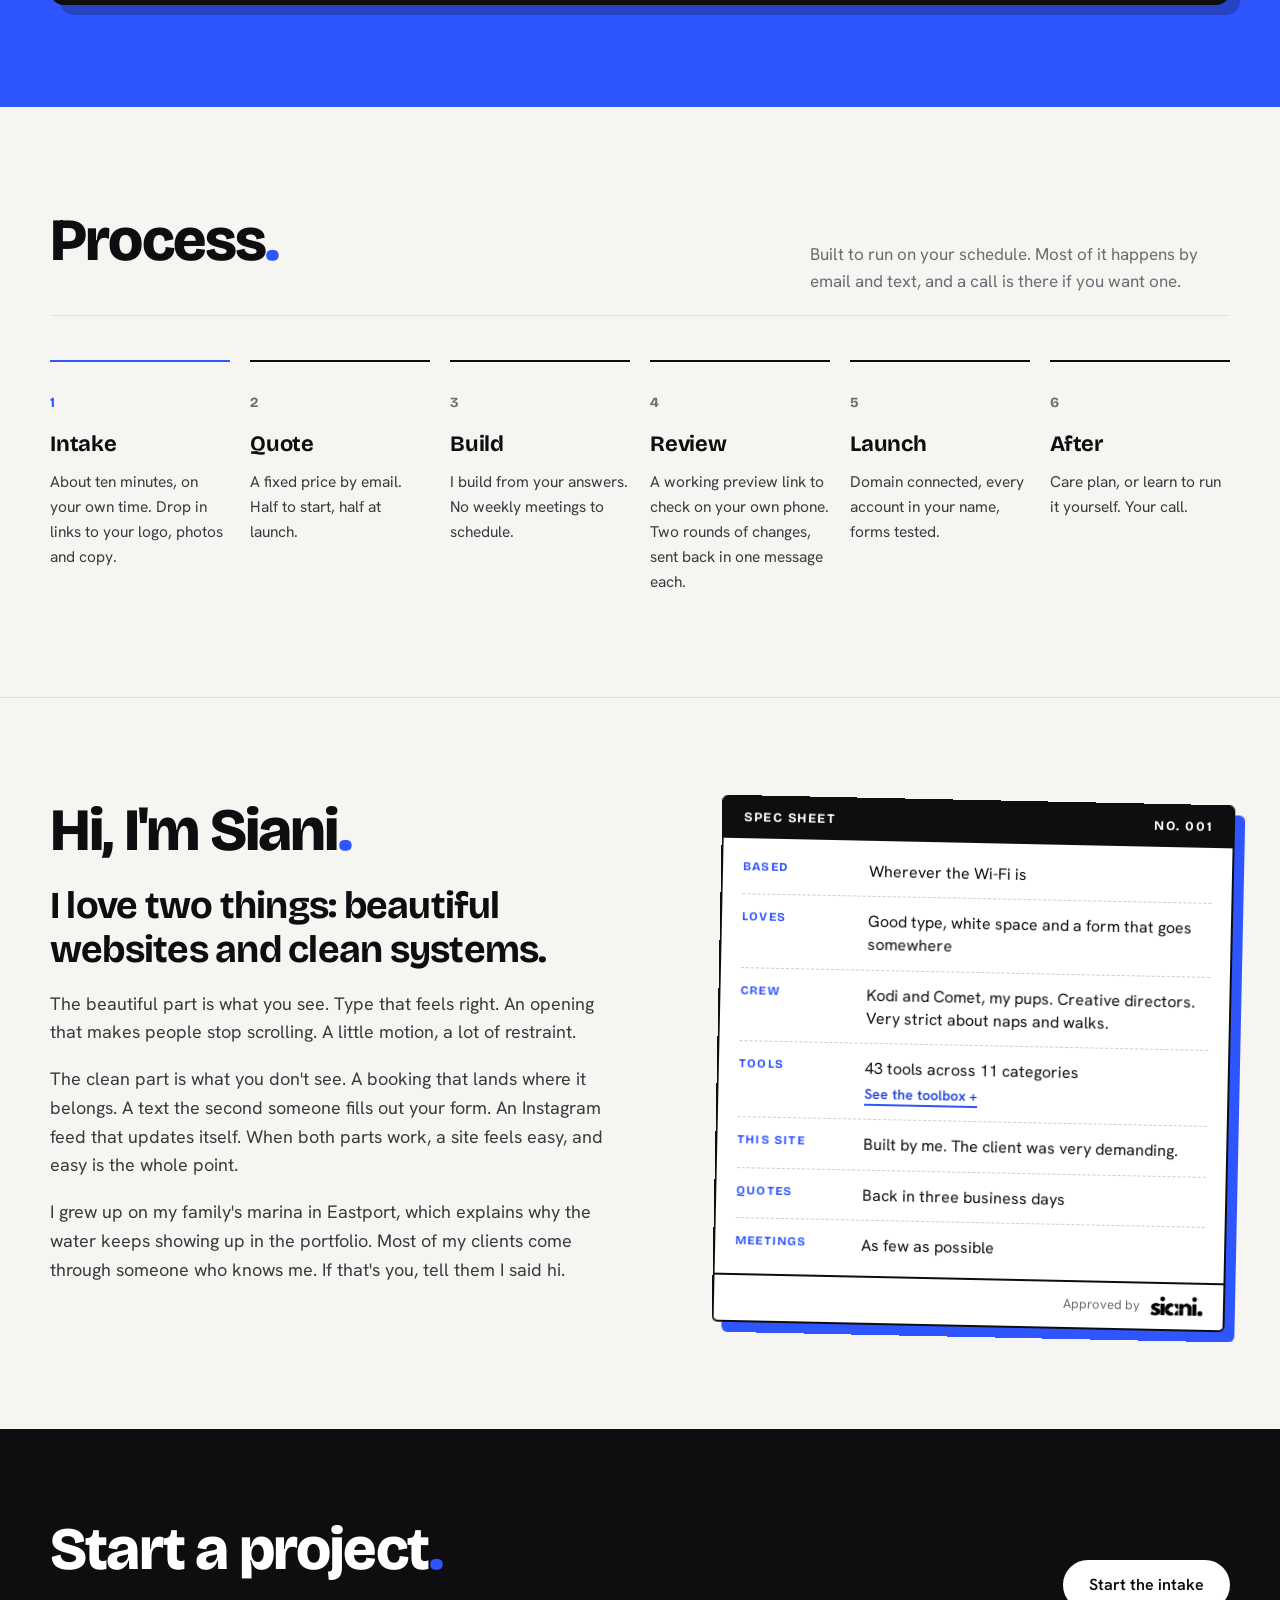
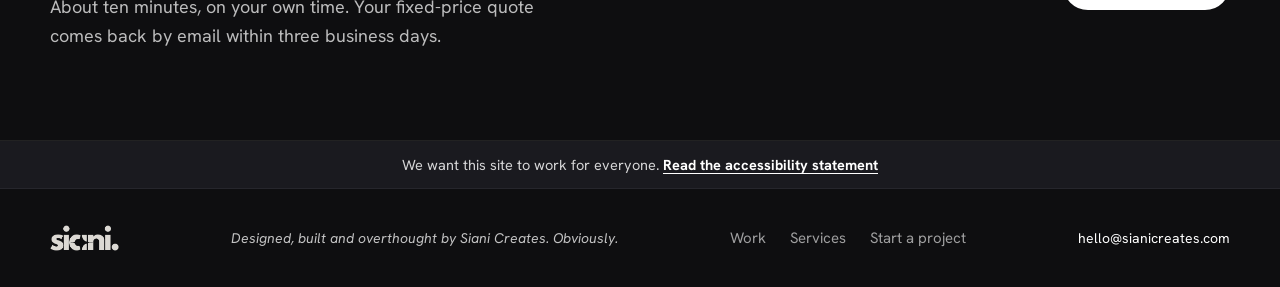
==== commit 47a0ce03: "Work: portrait tiles that flip to each client's logo, four at a time - Tile pictures and logo cards " ====
--- a/index.html
+++ b/index.html
@@ -22,7 +22,7 @@
 <link rel="preconnect" href="https://fonts.googleapis.com">
 <link rel="preconnect" href="https://fonts.gstatic.com" crossorigin>
 <link href="https://fonts.googleapis.com/css2?family=Bricolage+Grotesque:opsz,wght@12..96,500;12..96,700;12..96,800&family=Hanken+Grotesk:wght@400;500;600&display=swap" rel="stylesheet">
-<link rel="stylesheet" href="styles.css?v=a11y1118">
+<link rel="stylesheet" href="styles.css?v=ce99d383">
 </head>
 <body>
 <a class="skip" href="#main">Skip to content</a>
@@ -65,54 +65,61 @@
   <div class="wrap">
     <div class="sec-head">
       <h2 id="work-h">Work<i class="dot">.</i></h2>
-      <p>One of each kind of site I build. Each one books, sells or signs people up, so it earns its keep.</p>
-    </div>
-
-    <div class="cards">
+      <p>A few recent builds. Each one books, sells or signs people up, so it earns its keep.</p>
+    </div>
+
+    <div class="tiles">
       <!-- work:featured:start -->
-      <article class="card card--wide" data-type="the-system">
-        <a class="card__shot" href="work/gvo/" tabindex="-1" aria-hidden="true">
-          <span class="bar"><i></i><i></i><i></i><b>gvosound.com</b></span>
-          <picture><source media="(max-width:760px)" srcset="assets/img/work/gvo-thumb.jpg" width="360" height="360"><img src="assets/img/work-gvo.jpg" alt="GVO Sound homepage: Your Vision. Your Sound." loading="lazy" width="1200" height="750"></picture>
+      <article class="tile" data-type="the-system">
+        <a class="tile__link" href="work/gvo/">
+          <span class="tile__img">
+            <img class="tile__cover" src="assets/img/work/gvo-tile.jpg" alt="GVO Sound website on a phone" width="800" height="1000">
+            <img class="tile__brand" src="assets/img/work/gvo-brand.jpg" alt="" aria-hidden="true" loading="lazy" width="800" height="1000">
+            
+          </span>
+          <span class="tile__type">The System</span>
+          <h3>GVO Sound</h3>
+          <p class="tile__lead">Books sessions and sells merch, even while the studio is mid-session.</p>
         </a>
-        <div class="card__body">
-          <p class="card__type">The System</p>
-          <p class="card__meta">Recording, photo and podcast studio · Annapolis, MD</p>
-          <h3>GVO Sound</h3>
-          <p class="card__lead">Books sessions and sells merch, even while the studio is mid-session.</p>
-          <ul class="feats"><li>Online session booking, with a text to the studio for each one</li><li>Merch shop with checkout and order confirmation emails</li><li>Song previews from studio artists</li><li>Instagram feed that updates itself, with approval first</li><li>Events page with a countdown to the next party</li><li>Google reviews right on the homepage</li><li>Moved off Wix with every product and record</li></ul>
-          <div class="card__links"><a class="link" href="work/gvo/">Read the case study</a><a class="link link--quiet" href="https://gvosound.com" target="_blank" rel="noopener">Visit the site ↗</a></div>
-        </div>
-      </article>
-
-      <article class="card" data-type="the-front-desk">
-        <a class="card__shot" href="work/butlers/" tabindex="-1" aria-hidden="true">
-          <span class="bar"><i></i><i></i><i></i><b>butlersmarinaannapolis.com</b></span>
-          <picture><source media="(max-width:760px)" srcset="assets/img/work/butlers-thumb.jpg" width="360" height="360"><img src="assets/img/work-butlers.jpg" alt="Butler&#x27;s Marina homepage: The best place to dock in Annapolis." loading="lazy" width="1200" height="750"></picture>
+      </article>
+
+      <article class="tile" data-type="the-front-desk">
+        <a class="tile__link" href="work/butlers/">
+          <span class="tile__img">
+            <img class="tile__cover" src="assets/img/work/butlers-tile.jpg" alt="Butler&#x27;s Marina website on a phone" width="800" height="1000">
+            <img class="tile__brand" src="assets/img/work/butlers-brand.jpg" alt="" aria-hidden="true" loading="lazy" width="800" height="1000">
+            
+          </span>
+          <span class="tile__type">The Front Desk</span>
+          <h3>Butler&#x27;s Marina</h3>
+          <p class="tile__lead">Lets boaters price and request a slip without picking up the phone.</p>
         </a>
-        <div class="card__body">
-          <p class="card__type">The Front Desk</p>
-          <p class="card__meta">Family-run marina · Eastport, Annapolis</p>
-          <h3>Butler&#x27;s Marina</h3>
-          <p class="card__lead">Lets boaters price and request a slip without picking up the phone.</p>
-          <ul class="feats"><li>Instant price estimate for overnight dockage</li><li>Tap any slip on the dock map to ask about it</li><li>Walking routes from the dock to Eastport and downtown, with times</li><li>Slip, lift, overnight and leasing requests in one form, sent to the office the moment they come in</li></ul>
-          <div class="card__links"><a class="link" href="work/butlers/">Read the case study</a><a class="link link--quiet" href="https://butlersmarinaannapolis.com" target="_blank" rel="noopener">Visit the site ↗</a></div>
-        </div>
-      </article>
-
-      <article class="card" data-type="the-hello">
-        <a class="card__shot" href="work/dock/" tabindex="-1" aria-hidden="true">
-          <span class="bar"><i></i><i></i><i></i><b>thedock.life</b></span>
-          <picture><source media="(max-width:760px)" srcset="assets/img/work/dock-thumb.jpg" width="360" height="360"><img src="assets/img/work-dock.jpg" alt="Dock homepage: The water brings people together." loading="lazy" width="1200" height="750"></picture>
+      </article>
+
+      <article class="tile" data-type="the-front-desk">
+        <a class="tile__link" href="work/invite/">
+          <span class="tile__img">
+            <img class="tile__cover" src="assets/img/work/invite-tile.jpg" alt="Dock Supper Club invitation website on a phone" loading="lazy" width="800" height="1000">
+            <img class="tile__brand" src="assets/img/work/invite-brand.jpg" alt="" aria-hidden="true" loading="lazy" width="800" height="1000">
+            
+          </span>
+          <span class="tile__type">The Front Desk</span>
+          <h3>Dock Supper Club invitation</h3>
+          <p class="tile__lead">A personal invitation for every guest, opened like a real envelope.</p>
         </a>
-        <div class="card__body">
-          <p class="card__type">The Hello</p>
-          <p class="card__meta">Waterfront social club · Chesapeake Bay</p>
+      </article>
+
+      <article class="tile" data-type="the-hello">
+        <a class="tile__link" href="work/dock/">
+          <span class="tile__img">
+            <img class="tile__cover" src="assets/img/work/dock-tile.jpg" alt="Dock website on a phone" loading="lazy" width="800" height="1000">
+            <img class="tile__brand" src="assets/img/work/dock-brand.jpg" alt="" aria-hidden="true" loading="lazy" width="800" height="1000">
+            
+          </span>
+          <span class="tile__type">The Hello</span>
           <h3>Dock</h3>
-          <p class="card__lead">Builds a guest list before the first event.</p>
-          <ul class="feats"><li>Opening animation that follows the real time of day</li><li>Guest list signup with a confirmation email, plus a welcome text for guests who opt in</li><li>Story series with a source behind every fact</li></ul>
-          <div class="card__links"><a class="link" href="work/dock/">Read the case study</a><a class="link link--quiet" href="https://thedock.life" target="_blank" rel="noopener">Visit the site ↗</a></div>
-        </div>
+          <p class="tile__lead">Builds a guest list before the first event.</p>
+        </a>
       </article>
       <!-- work:featured:end -->
     </div>
@@ -309,6 +316,6 @@
   </div>
 </footer>
 
-<script src="script.js?v=d6b72ee1"></script>
+<script src="script.js?v=ce99d383"></script>
 </body>
 </html>
--- a/styles.css
+++ b/styles.css
@@ -475,3 +475,30 @@
 .a11y__panel p{color:rgba(255,255,255,.78);font-size:16px;margin-bottom:22px}
 .a11y__panel .btn{white-space:normal;text-align:center}
 @media (max-width:860px){.a11y__panel{position:static}}
+/* work: portrait tiles */
+.tiles{display:grid;grid-template-columns:repeat(4,1fr);gap:40px 24px}
+.tile[hidden]{display:none!important}
+.tile__link{display:flex;flex-direction:column;color:inherit;text-decoration:none}
+.tile__img{position:relative;display:block;aspect-ratio:4/5;border-radius:14px;overflow:hidden;background:#E4E1D9;margin-bottom:16px}
+.tile__img img{position:absolute;inset:0;width:100%;height:100%;object-fit:cover;transition:opacity .35s ease,transform .5s ease}
+.tile__brand{opacity:0;transform:scale(1.04)}
+.tile__link:hover .tile__brand,.tile__link:focus-visible .tile__brand,.tile__link.is-flipped .tile__brand{opacity:1;transform:scale(1)}
+.tile__link:focus-visible{outline:none}
+.tile__link:focus-visible .tile__img{outline:3px solid var(--blue);outline-offset:3px}
+.tile__soon{position:absolute;left:12px;top:12px;z-index:2;font:600 12px/1 var(--body);letter-spacing:.04em;background:rgba(255,255,255,.92);color:var(--ink);padding:7px 10px;border-radius:999px}
+.tile__type{font-size:12px;font-weight:600;letter-spacing:.08em;text-transform:uppercase;color:var(--blue);margin-bottom:6px}
+.tile h3{font-family:var(--display);font-weight:700;font-size:22px;line-height:1.2;letter-spacing:-.01em;margin:0 0 6px}
+.tile__lead{font-size:15px;line-height:1.45;color:var(--ink-2);margin:0}
+@media (hover:hover){.tile__link:hover h3{text-decoration:underline;text-decoration-thickness:2px;text-underline-offset:4px;text-decoration-color:var(--blue)}}
+.work__more--start{margin-top:16px}
+.tiles__more[hidden]{display:none}
+@media (max-width:1000px){.tiles{grid-template-columns:repeat(2,1fr)}}
+@media (max-width:560px){
+  .tiles{gap:28px 12px}
+  .tile__img{border-radius:12px;margin-bottom:10px}
+  .tile__type{font-size:10px;margin-bottom:4px}
+  .tile h3{font-size:17px;margin-bottom:4px}
+  .tile__lead{font-size:13.5px;line-height:1.4}
+  .tile__soon{font-size:10px;padding:5px 8px;left:8px;top:8px}
+}
+@media (prefers-reduced-motion:reduce){.tile__img img{transition:none}}
